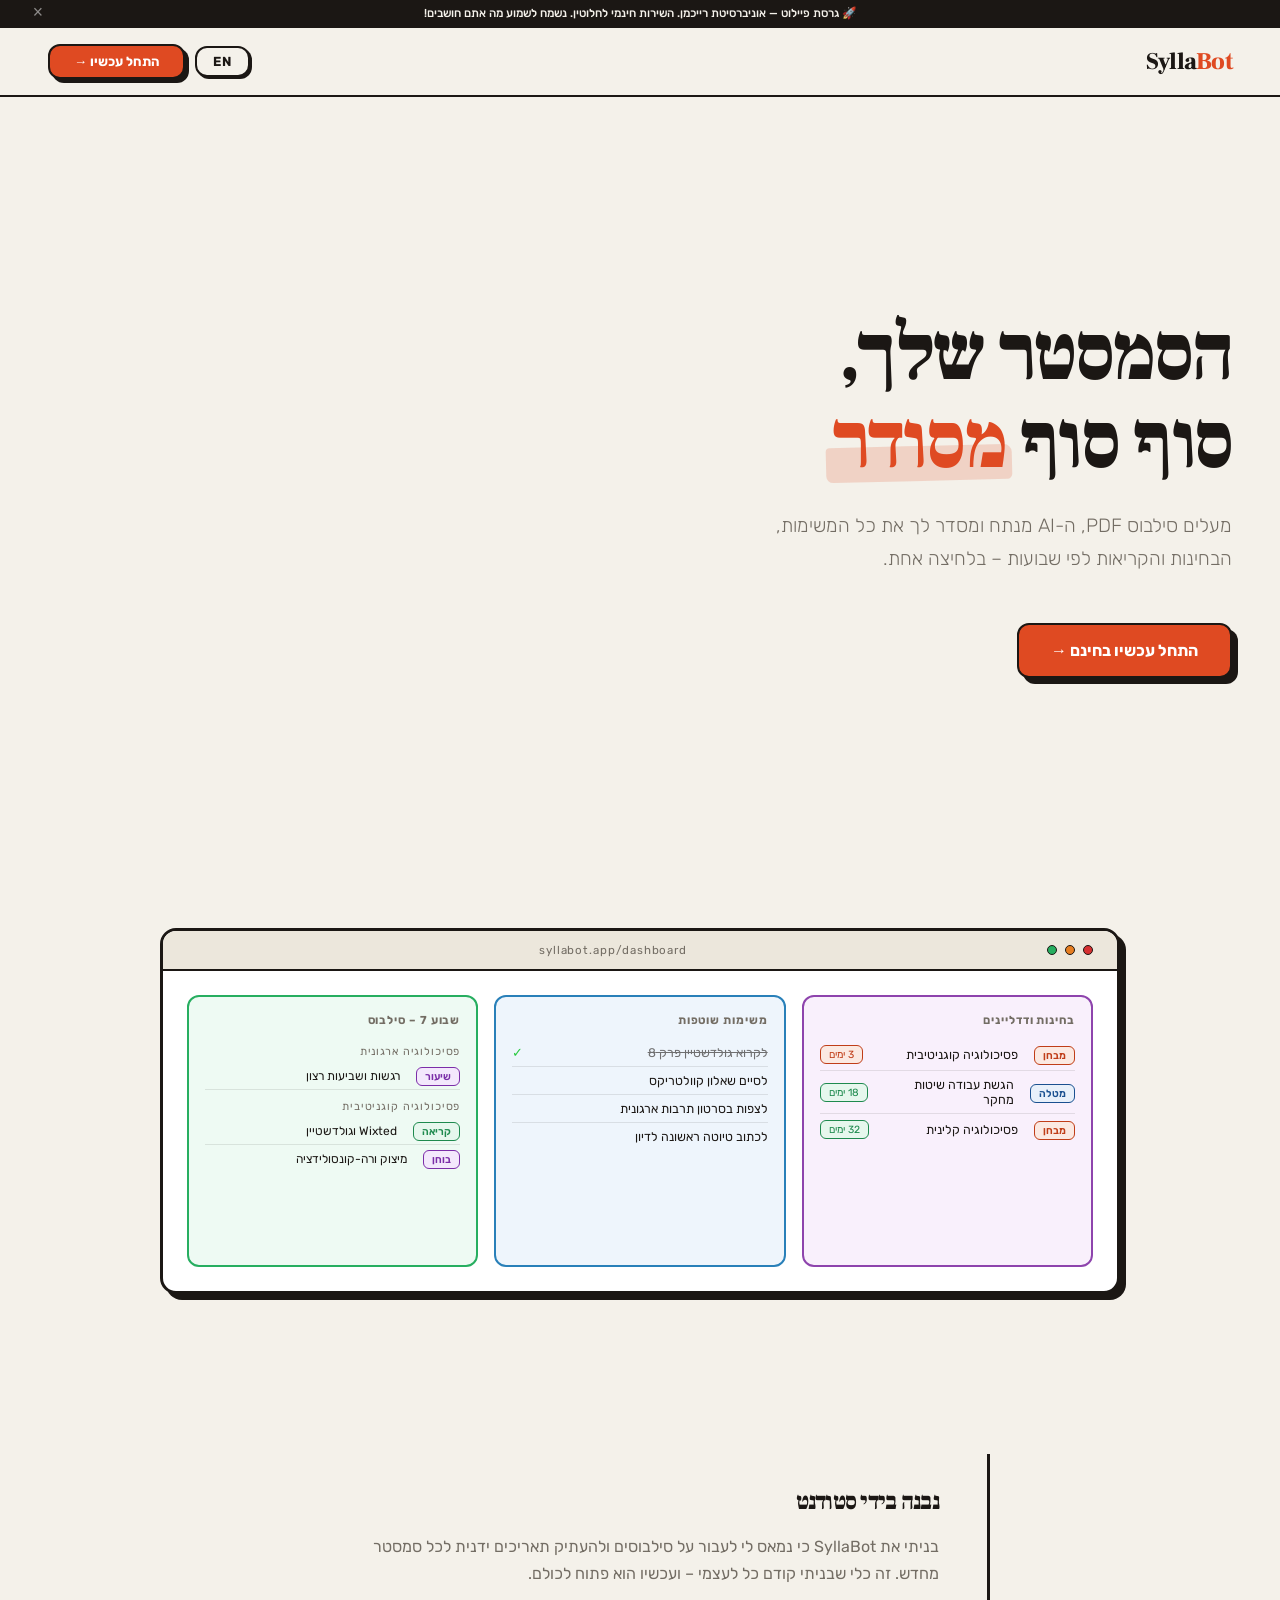
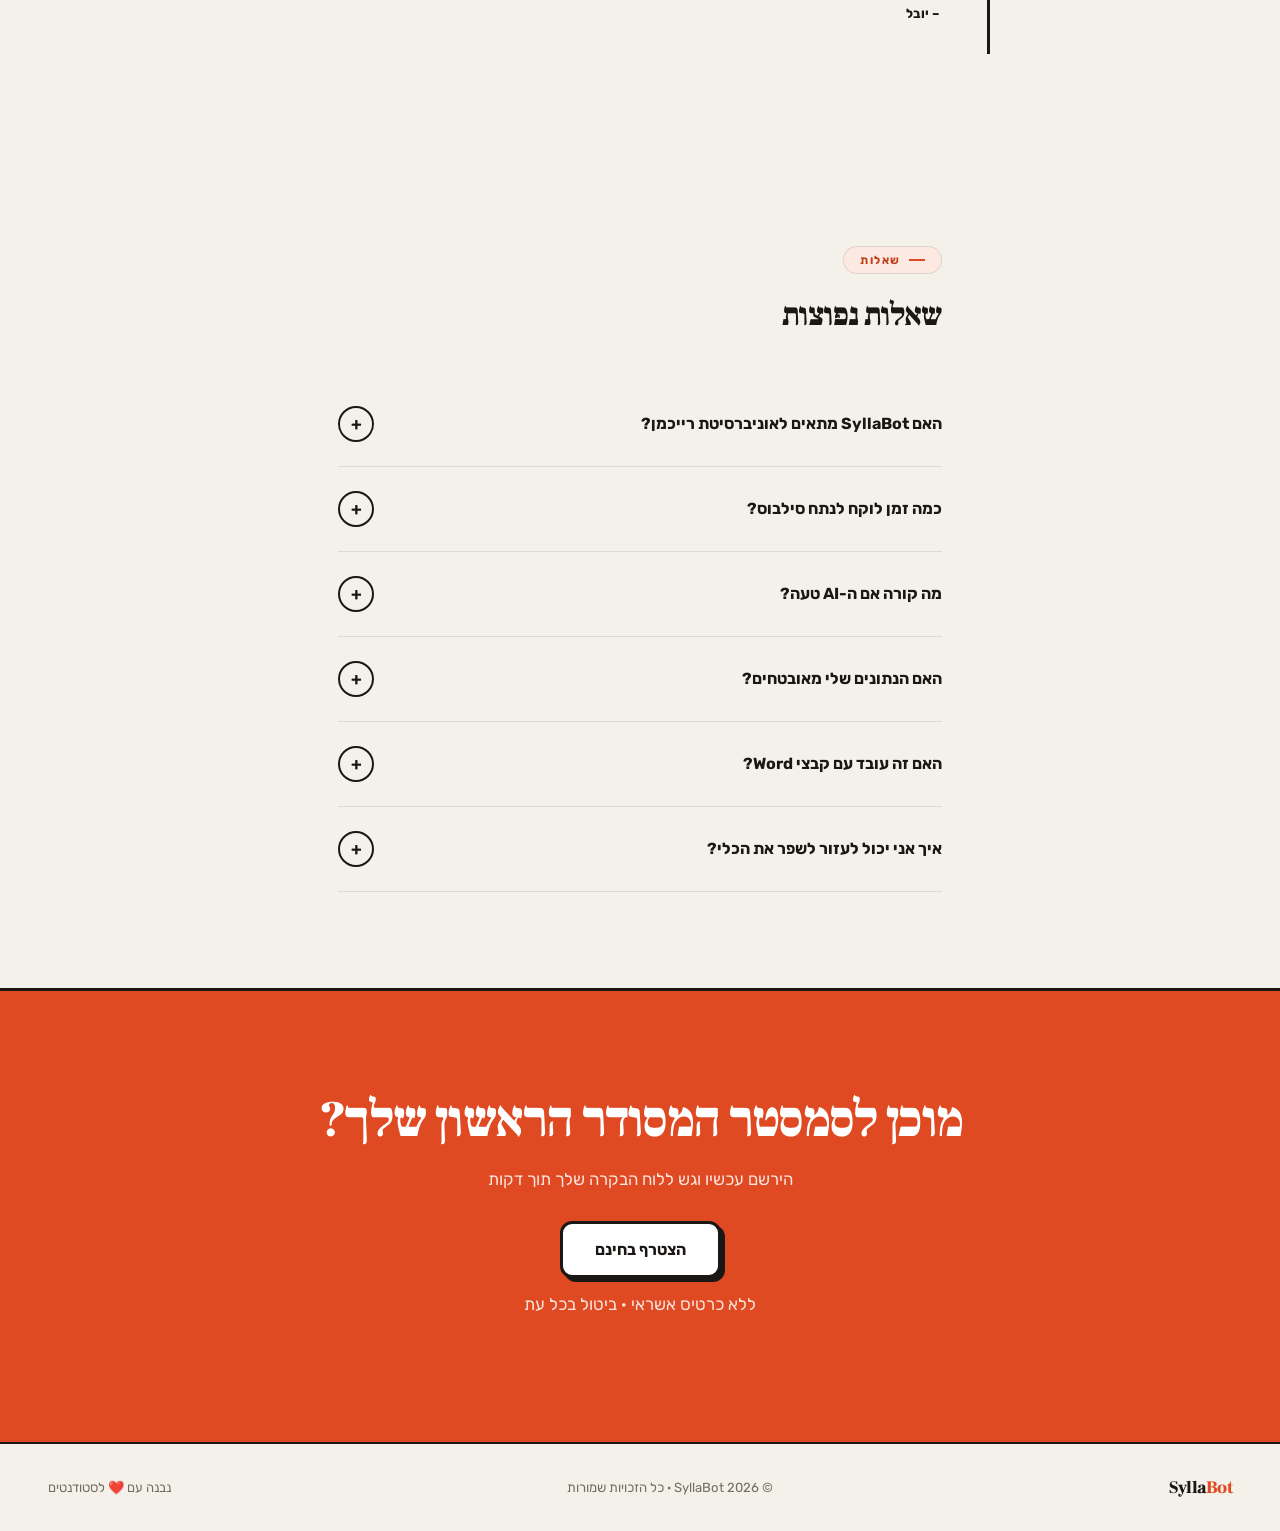
==== index.html @ 67e4d42a "style(design): FINDING-009 — align --shadow-press-rest to use --shadow-hard-md alias" ====
<!DOCTYPE html>
<html lang="he" dir="rtl">
<head>
<meta charset="UTF-8">
<meta name="viewport" content="width=device-width, initial-scale=1.0">
<title>SyllaBot – הסמסטר שלך, מאורגן</title>
<link rel="preconnect" href="https://fonts.googleapis.com">
<link rel="preconnect" href="https://fonts.gstatic.com" crossorigin>
<link href="https://fonts.googleapis.com/css2?family=Frank+Ruhl+Libre:wght@500;700;800;900&family=Rubik:wght@300;400;500;600;700;800;900&family=Heebo:wght@300;400;500;700;900&display=swap" rel="stylesheet">
<style>
  :root {
    /* ── Fonts ── */
    --font-display:        'Frank Ruhl Libre', 'Rubik', serif;
    --font-body:           'Rubik', 'Heebo', sans-serif;

    /* ── Font Sizes ── */
    --text-xs:             0.72rem;
    --text-sm:             0.82rem;
    --text-base:           1rem;
    --text-md:             1.05rem;
    --text-lg:             1.2rem;
    --text-xl:             1.5rem;
    --text-2xl:            2rem;
    --text-3xl:            clamp(2.4rem, 5vw, 3.2rem);
    --text-4xl:            clamp(3rem, 7vw, 5rem);

    /* ── Font Weights ── */
    --weight-light:        300;
    --weight-normal:       400;
    --weight-medium:       500;
    --weight-semibold:     600;
    --weight-bold:         700;
    --weight-black:        900;

    /* ── Line Heights ── */
    --leading-tight:       1.1;
    --leading-snug:        1.3;
    --leading-normal:      1.5;
    --leading-relaxed:     1.7;

    /* ── Letter Spacing ── */
    --tracking-tight:      -0.03em;
    --tracking-normal:     0;
    --tracking-wide:       0.08em;
    --tracking-wider:      0.14em;

    /* ── Colors: Backgrounds ── */
    --color-bg:            #f4f1ea;
    --color-bg-secondary:  #ece7dc;
    --color-bg-card:       #ffffff;
    --color-bg-inverse:    #1b1714;

    /* ── Colors: Text ── */
    --color-text:          #1b1714;
    --color-text-secondary:#2b2622;
    --color-text-muted:    #736d64;
    --color-text-inverse:  #f4f1ea;
    --color-text-link:     #c03d18;

    /* ── Colors: Accent ── */
    --color-accent:        #df4a22;
    --color-accent-hover:  #c03d18;
    --color-accent-active: #a83515;
    --color-accent-soft:   #fbe9e2;
    --color-accent-text:   #c03d18;

    /* ── Colors: Secondary Accent ── */
    --color-accent2:       #225fa8;
    --color-accent2-soft:  #e8f0fa;

    /* ── Colors: Status ── */
    --color-success:       #27ae60;
    --color-success-soft:  #f6ffed;
    --color-warning:       #e67e22;
    --color-error:         #d63031;
    --color-error-soft:    #fff1f0;

    /* ── Colors: Borders ── */
    --color-border:        rgba(27, 23, 20, 0.10);
    --color-border-strong: rgba(27, 23, 20, 0.18);
    --color-border-ink:    #1b1714;
    --color-border-focus:  #df4a22;

    /* ── Colors: Surfaces ── */
    --color-overlay:       rgba(27, 23, 20, 0.45);

    /* ── Spacing (8px base) ── */
    --space-1:   2px;
    --space-2:   4px;
    --space-3:   6px;
    --space-4:   8px;
    --space-5:   12px;
    --space-6:   16px;
    --space-7:   24px;
    --space-8:   32px;
    --space-9:   48px;
    --space-10:  64px;
    --space-11:  96px;
    --space-12:  128px;

    /* ── Layout ── */
    --max-width-content:   700px;
    --max-width-wide:      960px;
    --max-width-page:      1200px;

    /* ── Border Radius ── */
    --radius-sm:           6px;
    --radius-md:           12px;
    --radius-lg:           16px;
    --radius-pill:         100px;

    /* ── Borders: Structural ── */
    --border-thin:         1.5px solid var(--color-border);
    --border-structural:   2.5px solid var(--color-border-ink);
    --border-heavy:        3px solid var(--color-border-ink);

    /* ── Shadows: Soft ── */
    --shadow-sm:           0 1px 3px rgba(27, 23, 20, 0.06);
    --shadow-md:           0 8px 24px rgba(27, 23, 20, 0.08);
    --shadow-lg:           0 20px 60px rgba(27, 23, 20, 0.12);

    /* ── Shadows: Hard (brutalist) ── */
    --shadow-hard-sm:      2px 2px 0 var(--color-border-ink);
    --shadow-hard-md:      4px 4px 0 var(--color-border-ink);
    --shadow-hard-lg:      6px 6px 0 var(--color-border-ink);
    --shadow-hard-accent:  4px 4px 0 var(--color-accent);

    /* ── Shadows: Press effect ── */
    --shadow-press-rest:   var(--shadow-hard-md);
    --shadow-press-hover:  1px 1px 0 var(--color-border-ink);

    /* ── Shadows: Focus ── */
    --shadow-focus:        0 0 0 3px rgba(223, 74, 34, 0.25);

    /* ── Motion ── */
    --duration-instant:    50ms;
    --duration-fast:       120ms;
    --duration-normal:     200ms;
    --duration-slow:       400ms;
    --duration-slower:     600ms;

    --ease-default:        cubic-bezier(0.4, 0, 0.2, 1);
    --ease-out:            cubic-bezier(0, 0, 0.2, 1);
    --ease-bounce:         cubic-bezier(0.34, 1.56, 0.64, 1);
  }

  * { margin: 0; padding: 0; box-sizing: border-box; }

  body {
    font-family: var(--font-body);
    background: var(--color-bg);
    color: var(--color-text);
    overflow-x: hidden;
    -webkit-font-smoothing: antialiased;
    text-rendering: optimizeLegibility;
  }

  h1, h2, .section-title, .logo, .cta-section h2 {
    font-family: var(--font-display);
    font-weight: var(--weight-black);
    text-wrap: balance;
  }

  /* ── NAV ── */
  nav {
    position: fixed;
    top: 0; left: 0; right: 0;
    z-index: 100;
    padding: var(--space-6) var(--space-9);
    display: flex;
    justify-content: space-between;
    align-items: center;
    border-bottom: var(--border-structural);
    background: var(--color-bg);
  }

  .logo {
    font-size: var(--text-xl);
    font-weight: var(--weight-black);
    letter-spacing: var(--tracking-tight);
    color: var(--color-text);
    text-decoration: none;
  }
  .logo span { color: var(--color-accent); }

  .nav-cta {
    background: var(--color-accent);
    color: #fff;
    border: var(--border-structural);
    padding: var(--space-4) var(--space-7);
    border-radius: var(--radius-md);
    font-family: var(--font-body);
    font-size: var(--text-sm);
    font-weight: var(--weight-bold);
    cursor: pointer;
    text-decoration: none;
    display: inline-block;
    box-shadow: var(--shadow-press-rest);
    transition: transform var(--duration-fast), box-shadow var(--duration-fast), background var(--duration-fast);
  }
  .nav-cta:hover {
    transform: translate(3px, 3px);
    box-shadow: var(--shadow-press-hover);
    background: var(--color-accent-hover);
  }

  /* ── HERO ── */
  .hero {
    min-height: 100vh;
    display: flex;
    flex-direction: column;
    justify-content: center;
    padding: var(--space-12) var(--space-9) var(--space-11);
    position: relative;
  }

  h1 {
    font-size: var(--text-4xl);
    font-weight: var(--weight-black);
    line-height: var(--leading-tight);
    letter-spacing: var(--tracking-tight);
    max-width: 820px;
    opacity: 0;
    animation: fadeUp var(--duration-slower) 0.1s forwards;
  }

  h1 .highlight {
    position: relative;
    color: var(--color-accent);
    display: inline-block;
  }
  h1 .highlight::after {
    content: '';
    position: absolute;
    bottom: 0.06em; left: -0.08em; right: -0.08em;
    height: 0.44em;
    background: var(--color-accent);
    border-radius: 4px 8px 5px 7px;
    opacity: 0.18;
    transform: rotate(-1.4deg);
    z-index: -1;
  }

  .hero-sub {
    font-size: var(--text-lg);
    color: var(--color-text-muted);
    margin-top: var(--space-7);
    max-width: 520px;
    line-height: var(--leading-relaxed);
    font-weight: var(--weight-light);
    opacity: 0;
    animation: fadeUp var(--duration-slower) 0.25s forwards;
  }

  .hero-actions {
    margin-top: var(--space-9);
    opacity: 0;
    animation: fadeUp var(--duration-slower) 0.4s forwards;
  }

  .btn-primary {
    background: var(--color-accent);
    color: #fff;
    border: var(--border-structural);
    padding: var(--space-6) var(--space-8);
    border-radius: var(--radius-md);
    font-family: var(--font-body);
    font-size: var(--text-base);
    font-weight: var(--weight-bold);
    cursor: pointer;
    display: inline-block;
    text-decoration: none;
    box-shadow: var(--shadow-hard-lg);
    transition: transform var(--duration-fast), box-shadow var(--duration-fast), background var(--duration-fast);
  }
  .btn-primary:hover {
    transform: translate(3px, 3px);
    box-shadow: var(--shadow-press-hover);
    background: var(--color-accent-hover);
  }

  @keyframes fadeUp {
    from { opacity: 0; transform: translateY(24px); }
    to   { opacity: 1; transform: translateY(0); }
  }

  /* ── DEMO PREVIEW ── */
  .demo-section {
    padding: 0 var(--space-9) var(--space-10);
    text-align: center;
  }

  .demo-wrapper {
    background: var(--color-bg-card);
    border-radius: var(--radius-lg);
    overflow: hidden;
    position: relative;
    max-width: var(--max-width-wide);
    margin: 0 auto;
    border: var(--border-heavy);
    box-shadow: var(--shadow-hard-lg);
  }

  .demo-topbar {
    background: var(--color-bg-secondary);
    padding: var(--space-5) var(--space-7);
    display: flex;
    align-items: center;
    gap: var(--space-4);
    border-bottom: 2px solid var(--color-border-ink);
  }
  .dot { width: 10px; height: 10px; border-radius: 50%; border: 1.5px solid var(--color-border-ink); }
  .dot.r { background: var(--color-error); }
  .dot.y { background: var(--color-warning); }
  .dot.g { background: var(--color-success); }
  .demo-url {
    flex: 1;
    text-align: center;
    font-size: var(--text-xs);
    color: var(--color-text-muted);
    letter-spacing: var(--tracking-wide);
  }

  .demo-content {
    padding: var(--space-7);
    display: grid;
    grid-template-columns: 1fr 1fr 1fr;
    gap: var(--space-6);
    min-height: 320px;
  }

  .demo-card {
    border-radius: var(--radius-md);
    padding: var(--space-6);
    font-size: var(--text-sm);
    color: var(--color-text);
    text-align: start;
  }
  .demo-card.exams { background: #f9f0fc; border: 2px solid #8e44ad; }
  .demo-card.tasks { background: #eef5fc; border: 2px solid #2980b9; }
  .demo-card.syllabus { background: #eefaf3; border: 2px solid #27ae60; }

  .demo-card-title {
    font-size: var(--text-xs);
    font-weight: var(--weight-bold);
    letter-spacing: var(--tracking-wide);
    text-transform: uppercase;
    color: var(--color-text-muted);
    margin-bottom: var(--space-5);
  }

  .demo-item {
    display: flex;
    align-items: center;
    justify-content: space-between;
    padding: var(--space-3) 0;
    border-bottom: 1px solid var(--color-border);
    gap: var(--space-4);
  }
  .demo-item:last-child { border-bottom: none; }
  .demo-badge {
    font-size: 0.65rem;
    padding: 2px 8px;
    border-radius: var(--radius-sm);
    font-weight: var(--weight-semibold);
    white-space: nowrap;
    border: 1.5px solid;
  }
  .badge-exam { background: #fbe9e2; color: #c03d18; border-color: #c03d18; }
  .badge-task { background: #e8f0fa; color: #1a5090; border-color: #1a5090; }
  .badge-read { background: #e6f7ed; color: #1e8a4e; border-color: #1e8a4e; }
  .badge-lesson { background: #f3e8fc; color: #7b2ea8; border-color: #7b2ea8; }
  .badge-days-red { background: #fbe9e2; color: #c03d18; font-size: 0.65rem; padding: 2px 8px; border-radius: var(--radius-sm); white-space: nowrap; border: 1.5px solid #c03d18; }
  .badge-days-green { background: #e6f7ed; color: #1e8a4e; font-size: 0.65rem; padding: 2px 8px; border-radius: var(--radius-sm); white-space: nowrap; border: 1.5px solid #1e8a4e; }

  .demo-week-label {
    font-size: 0.68rem;
    color: var(--color-text-muted);
    text-transform: uppercase;
    letter-spacing: var(--tracking-wide);
    padding: var(--space-3) 0 var(--space-2);
    margin-top: var(--space-2);
  }

  /* ── ABOUT (Built by a student) ── */
  .about-section {
    padding: var(--space-11) var(--space-9);
    display: flex;
    justify-content: center;
  }

  .about-card {
    max-width: var(--max-width-content);
    width: 100%;
    border-right: var(--border-heavy);
    padding: var(--space-8) var(--space-9);
  }
  [dir="ltr"] .about-card {
    border-right: none;
    border-left: var(--border-heavy);
  }

  .about-title {
    font-family: var(--font-display);
    font-size: var(--text-xl);
    font-weight: var(--weight-black);
    letter-spacing: var(--tracking-tight);
    margin-bottom: var(--space-6);
  }

  .about-body {
    font-size: var(--text-base);
    color: var(--color-text-muted);
    line-height: var(--leading-relaxed);
    margin-bottom: var(--space-6);
  }

  .about-name {
    font-size: var(--text-sm);
    font-weight: var(--weight-bold);
    color: var(--color-text);
  }

  /* ── SHARED SECTION STYLES ── */
  .section-label {
    font-size: var(--text-xs);
    font-weight: var(--weight-bold);
    letter-spacing: var(--tracking-wider);
    text-transform: uppercase;
    color: var(--color-accent-text);
    margin-bottom: var(--space-7);
    display: inline-flex;
    align-items: center;
    gap: var(--space-4);
    background: var(--color-accent-soft);
    border: var(--border-thin);
    padding: var(--space-3) var(--space-6);
    border-radius: var(--radius-pill);
  }
  .section-label::before { content: ''; display: block; width: 16px; height: 2px; background: var(--color-accent); }

  .section-title {
    font-size: var(--text-2xl);
    font-weight: var(--weight-black);
    letter-spacing: var(--tracking-tight);
    line-height: var(--leading-tight);
    margin-bottom: var(--space-9);
  }

  /* ── PILOT BANNER ── */
  #pilot-banner {
    background: var(--color-bg-inverse);
    color: var(--color-text-inverse);
    text-align: center;
    padding: var(--space-3) var(--space-6);
    font-size: var(--text-xs);
    font-weight: var(--weight-medium);
    position: relative;
    z-index: 200;
    display: flex;
    align-items: center;
    justify-content: center;
    gap: var(--space-5);
    border-bottom: var(--border-structural);
  }
  #pilot-banner.hidden { display: none; }
  #pilot-banner-dismiss {
    position: absolute;
    left: var(--space-6);
    background: none;
    border: none;
    color: rgba(255,255,255,0.5);
    font-size: 1.1rem;
    cursor: pointer;
    line-height: 1;
    min-width: 44px;
    min-height: 44px;
    display: flex;
    align-items: center;
    justify-content: center;
    transition: color var(--duration-fast);
  }
  #pilot-banner-dismiss:hover { color: white; }
  @media (max-width: 768px) { #pilot-banner { padding: var(--space-3) var(--space-8) var(--space-3) var(--space-5); font-size: var(--text-xs); } }

  /* ── LANG TOGGLE ── */
  .lang-toggle {
    background: var(--color-bg);
    color: var(--color-text);
    border: var(--border-structural);
    padding: var(--space-3) var(--space-6);
    border-radius: var(--radius-md);
    font-family: var(--font-body);
    font-size: var(--text-sm);
    font-weight: var(--weight-bold);
    cursor: pointer;
    letter-spacing: var(--tracking-wide);
    box-shadow: var(--shadow-hard-sm);
    transition: transform var(--duration-fast), box-shadow var(--duration-fast);
  }
  .lang-toggle:hover {
    transform: translate(2px, 2px);
    box-shadow: none;
  }

  /* ── FAQ ── */
  .faq-section {
    padding: var(--space-11) var(--space-9);
    max-width: var(--max-width-content);
    margin: 0 auto;
  }

  .faq-item {
    border-bottom: var(--border-thin);
    padding: var(--space-7) 0;
    cursor: pointer;
    min-height: 44px;
  }

  .faq-q {
    font-size: var(--text-base);
    font-weight: var(--weight-bold);
    display: flex;
    justify-content: space-between;
    align-items: center;
    gap: var(--space-6);
  }

  .faq-icon {
    width: 36px; height: 36px;
    border-radius: 50%;
    border: 2px solid var(--color-border-ink);
    display: flex;
    align-items: center;
    justify-content: center;
    flex-shrink: 0;
    font-size: 1.1rem;
    color: var(--color-text);
    transition: transform var(--duration-normal), background var(--duration-fast);
  }
  .faq-item:hover .faq-icon {
    border-color: var(--color-accent);
    color: var(--color-accent);
  }
  .faq-item.open .faq-icon {
    transform: rotate(45deg);
    background: var(--color-text);
    color: var(--color-bg);
    border-color: var(--color-text);
  }

  .faq-a {
    font-size: var(--text-sm);
    color: var(--color-text-muted);
    line-height: var(--leading-relaxed);
    max-height: 0;
    overflow: hidden;
    transition: max-height var(--duration-slow) ease, margin-top var(--duration-normal);
  }
  .faq-item.open .faq-a { max-height: 300px; margin-top: var(--space-6); }

  /* ── CTA FOOTER ── */
  .cta-section {
    background: var(--color-accent);
    color: white;
    padding: var(--space-11) var(--space-9);
    text-align: center;
    border-top: var(--border-heavy);
  }

  .cta-section h2 {
    font-size: var(--text-3xl);
    font-weight: var(--weight-black);
    letter-spacing: var(--tracking-tight);
    margin-bottom: var(--space-6);
  }

  .cta-section p {
    font-size: var(--text-md);
    opacity: 0.85;
    margin-bottom: var(--space-8);
  }

  .btn-white {
    background: white;
    color: var(--color-text);
    border: var(--border-heavy);
    padding: var(--space-6) var(--space-8);
    border-radius: var(--radius-md);
    font-family: var(--font-body);
    font-size: var(--text-base);
    font-weight: var(--weight-bold);
    cursor: pointer;
    display: inline-block;
    text-decoration: none;
    box-shadow: var(--shadow-press-rest);
    transition: transform var(--duration-fast), box-shadow var(--duration-fast);
  }
  .btn-white:hover {
    transform: translate(3px, 3px);
    box-shadow: var(--shadow-press-hover);
  }

  .cta-note {
    margin-top: var(--space-6);
    font-size: var(--text-sm);
    opacity: 0.65;
  }

  /* ── FOOTER ── */
  footer {
    padding: var(--space-8) var(--space-9);
    display: flex;
    justify-content: space-between;
    align-items: center;
    border-top: var(--border-structural);
    flex-wrap: wrap;
    gap: var(--space-6);
  }

  footer .logo { font-size: 1.1rem; }
  footer p, .footer-tagline { font-size: var(--text-sm); color: var(--color-text-muted); }

  /* ── SCROLL REVEAL ── */
  .reveal { opacity: 0; transform: translateY(30px); transition: opacity 0.7s, transform 0.7s; }
  .reveal.visible { opacity: 1; transform: none; }

  /* ── RESPONSIVE ── */
  @media (max-width: 768px) {
    nav { padding: var(--space-6) var(--space-7); }
    .hero { padding: var(--space-11) var(--space-7) var(--space-10); }
    .demo-section, .faq-section { padding-left: var(--space-7); padding-right: var(--space-7); }
    .demo-content { grid-template-columns: 1fr; }
    .about-section { padding: var(--space-10) var(--space-7); }
    .about-card { padding: var(--space-7); }
    footer { flex-direction: column; text-align: center; }
    .cta-section { padding: var(--space-11) var(--space-7); }
  }
  @media (max-width: 375px) {
    .hero h1 { font-size: clamp(2rem, 10vw, 3rem); }
    .nav-cta { padding: var(--space-4) var(--space-6); font-size: var(--text-xs); }
  }

  /* ── Reduced Motion ── */
  @media (prefers-reduced-motion: reduce) {
    .fadeUp, .reveal { animation: none !important; opacity: 1 !important; transform: none !important; }
    .btn-primary, .nav-cta, .btn-white, .lang-toggle { transition: none; }
  }

  .skip-link { position: absolute; top: -100px; left: 0; background: var(--color-bg-card); color: var(--color-text); padding: var(--space-4) var(--space-6); z-index: 10000; font-family: var(--font-body); border: var(--border-structural); }
  .skip-link:focus { top: 0; }

</style>
</head>
<body>
<a href="#main-content" class="skip-link">Skip to content</a>

<!-- PILOT BANNER -->
<div id="pilot-banner">
  <span id="pilot-banner-text">🚀 גרסת פיילוט — אוניברסיטת רייכמן. השירות חינמי לחלוטין. נשמח לשמוע מה אתם חושבים!</span>
  <button id="pilot-banner-dismiss" onclick="dismissBanner()" aria-label="סגור">×</button>
</div>

<!-- NAV -->
<nav>
  <a href="#" class="logo">Sylla<span>Bot</span></a>
  <div style="display:flex;gap:10px;align-items:center">
    <button class="lang-toggle" id="lang-toggle" onclick="toggleLang()" aria-label="Switch language">EN</button>
    <a href="auth.html" class="nav-cta" data-i18n="navCta">התחל עכשיו &rarr;</a>
  </div>
</nav>

<!-- HERO -->
<section class="hero" id="main-content">
  <h1 data-i18n="heroTitle">הסמסטר שלך,<br>סוף סוף <span class="highlight">מסודר</span></h1>

  <p class="hero-sub" data-i18n="heroSub">
    מעלים סילבוס PDF, ה-AI מנתח ומסדר לך את כל המשימות, הבחינות והקריאות לפי שבועות – בלחיצה אחת.
  </p>

  <div class="hero-actions">
    <a href="auth.html" class="btn-primary" data-i18n="heroBtnPrimary">התחל עכשיו בחינם &rarr;</a>
  </div>
</section>

<!-- DEMO PREVIEW -->
<section class="demo-section">
  <div class="demo-wrapper">
    <div class="demo-topbar">
      <div class="dot r"></div><div class="dot y"></div><div class="dot g"></div>
      <div class="demo-url">syllabot.app/dashboard</div>
    </div>
    <div class="demo-content">
      <div class="demo-card exams">
        <div class="demo-card-title" data-i18n="demoExamsTitle">בחינות ודדליינים</div>
        <div class="demo-item">
          <span><span class="demo-badge badge-exam" data-i18n="demoBadgeExam">מבחן</span></span>
          <span style="flex:1;font-size:0.78rem;padding:0 8px" data-i18n="demoCogPsych">פסיכולוגיה קוגניטיבית</span>
          <span class="badge-days-red" data-i18n="demoDays3">3 ימים</span>
        </div>
        <div class="demo-item">
          <span><span class="demo-badge badge-task" data-i18n="demoBadgeTask">מטלה</span></span>
          <span style="flex:1;font-size:0.78rem;padding:0 8px" data-i18n="demoResearchPaper">הגשת עבודה שיטות מחקר</span>
          <span class="badge-days-green" data-i18n="demoDays18">18 ימים</span>
        </div>
        <div class="demo-item">
          <span><span class="demo-badge badge-exam" data-i18n="demoBadgeExam">מבחן</span></span>
          <span style="flex:1;font-size:0.78rem;padding:0 8px" data-i18n="demoClinPsych">פסיכולוגיה קלינית</span>
          <span class="badge-days-green" data-i18n="demoDays32">32 ימים</span>
        </div>
      </div>

      <div class="demo-card tasks">
        <div class="demo-card-title" data-i18n="demoTasksTitle">משימות שוטפות</div>
        <div class="demo-item">
          <span style="font-size:0.78rem;opacity:0.6;text-decoration:line-through" data-i18n="demoReadGoldstein">לקרוא גולדשטיין פרק 8</span>
          <span style="color:#28ca40;font-size:0.8rem">✓</span>
        </div>
        <div class="demo-item">
          <span style="font-size:0.78rem" data-i18n="demoFinishQualtrics">לסיים שאלון קוולטריקס</span>
        </div>
        <div class="demo-item">
          <span style="font-size:0.78rem" data-i18n="demoWatchVideo">לצפות בסרטון תרבות ארגונית</span>
        </div>
        <div class="demo-item">
          <span style="font-size:0.78rem" data-i18n="demoWriteDraft">לכתוב טיוטה ראשונה לדיון</span>
        </div>
      </div>

      <div class="demo-card syllabus">
        <div class="demo-card-title" data-i18n="demoWeekTitle">שבוע 7 – סילבוס</div>
        <div class="demo-week-label" data-i18n="demoOrgPsych">פסיכולוגיה ארגונית</div>
        <div class="demo-item">
          <span><span class="demo-badge badge-lesson" data-i18n="demoBadgeLesson">שיעור</span></span>
          <span style="flex:1;font-size:0.75rem;padding:0 8px" data-i18n="demoEmotions">רגשות ושביעות רצון</span>
        </div>
        <div class="demo-week-label" data-i18n="demoCogPsych">פסיכולוגיה קוגניטיבית</div>
        <div class="demo-item">
          <span><span class="demo-badge badge-read" data-i18n="demoBadgeRead">קריאה</span></span>
          <span style="flex:1;font-size:0.75rem;padding:0 8px" data-i18n="demoWixted">Wixted וגולדשטיין</span>
        </div>
        <div class="demo-item">
          <span><span class="demo-badge badge-lesson" data-i18n="demoBadgeQuiz">בוחן</span></span>
          <span style="flex:1;font-size:0.75rem;padding:0 8px" data-i18n="demoConsolidation">מיצוק ורה-קונסולידציה</span>
        </div>
      </div>
    </div>
  </div>
  <!-- DEMO: placeholder — update when dashboard redesign is complete -->
</section>

<!-- ABOUT -->
<section class="about-section reveal">
  <div class="about-card">
    <h2 class="about-title" data-i18n="aboutTitle">נבנה בידי סטודנט</h2>
    <p class="about-body" data-i18n="aboutBody">בניתי את SyllaBot כי נמאס לי לעבור על סילבוסים ולהעתיק תאריכים ידנית לכל סמסטר מחדש. זה כלי שבניתי קודם כל לעצמי – ועכשיו הוא פתוח לכולם.</p>
    <span class="about-name" data-i18n="aboutName">– יובל</span>
  </div>
</section>

<!-- FAQ -->
<section class="faq-section">
  <div class="section-label" data-i18n="faqLabel">שאלות</div>
  <h2 class="section-title" data-i18n="faqTitle">שאלות נפוצות</h2>

  <div class="faq-item" onclick="toggleFaq(this)">
    <div class="faq-q" role="button" tabindex="0" aria-expanded="false">
      <span data-i18n="faq1Q">האם SyllaBot מתאים לאוניברסיטת רייכמן?</span>
      <div class="faq-icon">+</div>
    </div>
    <div class="faq-a" data-i18n="faq1A">כן! SyllaBot פותח במיוחד עבור סטודנטים באוניברסיטת רייכמן. הכלי מזהה את פורמט הסילבוסים של רייכמן ומותאם לקורסים ולמבנה הסמסטר שלכם.</div>
  </div>

  <div class="faq-item" onclick="toggleFaq(this)">
    <div class="faq-q" role="button" tabindex="0" aria-expanded="false">
      <span data-i18n="faq2Q">כמה זמן לוקח לנתח סילבוס?</span>
      <div class="faq-icon">+</div>
    </div>
    <div class="faq-a" data-i18n="faq2A">בדרך כלל 10-30 שניות לקובץ. תלוי בגודל ה-PDF.</div>
  </div>

  <div class="faq-item" onclick="toggleFaq(this)">
    <div class="faq-q" role="button" tabindex="0" aria-expanded="false">
      <span data-i18n="faq3Q">מה קורה אם ה-AI טעה?</span>
      <div class="faq-icon">+</div>
    </div>
    <div class="faq-a" data-i18n="faq3A">אפשר לערוך, להוסיף ולמחוק כל פריט ידנית אחרי הניתוח. אתם שולטים על הנתונים.</div>
  </div>

  <div class="faq-item" onclick="toggleFaq(this)">
    <div class="faq-q" role="button" tabindex="0" aria-expanded="false">
      <span data-i18n="faq4Q">האם הנתונים שלי מאובטחים?</span>
      <div class="faq-icon">+</div>
    </div>
    <div class="faq-a" data-i18n="faq4A">הסילבוסים שלך נשמרים באופן מוצפן ומשויכים רק לחשבון שלך. לא משתפים מידע עם צדדים שלישיים.</div>
  </div>

  <div class="faq-item" onclick="toggleFaq(this)">
    <div class="faq-q" role="button" tabindex="0" aria-expanded="false">
      <span data-i18n="faq5Q">האם זה עובד עם קבצי Word?</span>
      <div class="faq-icon">+</div>
    </div>
    <div class="faq-a" data-i18n="faq5A">כרגע תומכים ב-PDF בלבד. תמיכה בקבצי Word בקרוב.</div>
  </div>

  <div class="faq-item" onclick="toggleFaq(this)">
    <div class="faq-q" role="button" tabindex="0" aria-expanded="false">
      <span data-i18n="faq6Q">איך אני יכול לעזור לשפר את הכלי?</span>
      <div class="faq-icon">+</div>
    </div>
    <div class="faq-a" data-i18n="faq6A">לחץ על כפתור הפידבק בדשבורד — כל הערה עוזרת לנו לשפר את SyllaBot עבורכם.</div>
  </div>
</section>

<!-- CTA SECTION -->
<section class="cta-section">
  <h2 data-i18n="ctaTitle">מוכן לסמסטר המסודר הראשון שלך?</h2>
  <p data-i18n="ctaP">הירשם עכשיו וגש ללוח הבקרה שלך תוך דקות</p>
  <a href="auth.html" class="btn-white" data-i18n="ctaBtn">הצטרף בחינם</a>
  <p class="cta-note" data-i18n="ctaNote">ללא כרטיס אשראי · ביטול בכל עת</p>
</section>

<!-- FOOTER -->
<footer>
  <a href="#" class="logo">Sylla<span>Bot</span></a>
  <p data-i18n="footerCopy">© 2026 SyllaBot · כל הזכויות שמורות</p>
  <p class="footer-tagline" data-i18n="footerTagline">נבנה עם ❤️ לסטודנטים</p>
</footer>


<script>
  // ── FAQ ──
  function toggleFaq(el) {
    const isOpen = el.classList.contains('open');
    document.querySelectorAll('.faq-item').forEach(i => {
      i.classList.remove('open');
      const q = i.querySelector('.faq-q');
      if (q) q.setAttribute('aria-expanded', 'false');
    });
    if (!isOpen) {
      el.classList.add('open');
      const q = el.querySelector('.faq-q');
      if (q) q.setAttribute('aria-expanded', 'true');
    }
  }

  // Keyboard support for FAQ toggles
  document.querySelectorAll('.faq-q').forEach(q => {
    q.addEventListener('keydown', e => {
      if (e.key === 'Enter' || e.key === ' ') { e.preventDefault(); q.closest('.faq-item').click(); }
    });
  });

  // ── SCROLL REVEAL ──
  const observer = new IntersectionObserver((entries) => {
    entries.forEach(e => { if (e.isIntersecting) e.target.classList.add('visible'); });
  }, { threshold: 0.1 });
  document.querySelectorAll('.reveal').forEach(el => observer.observe(el));

  // ── I18N ──
  const T = {
    he: {
      navCta: 'התחל עכשיו →',
      heroLabel: 'כלי AI לסטודנטים',
      heroTitle: 'הסמסטר שלך,<br>סוף סוף <span class="highlight">מסודר</span>',
      heroSub: 'מעלים סילבוס PDF, ה-AI מנתח ומסדר לך את כל המשימות, הבחינות והקריאות לפי שבועות – בלחיצה אחת.',
      heroBtnPrimary: 'התחל עכשיו בחינם →',
      heroBtnGhost: '← איך זה עובד?',
      stat1Num: '5<span>+</span>', stat1Label: 'קורסים במקביל',
      stat2Num: '14',             stat2Label: 'שבועות מאורגנים',
      stat3Num: '0',              stat3Label: 'שעות סידור ידני',
      aiBadge: '✨ יובא אוטומטית מהסילבוס',
      aboutTitle: 'נבנה בידי סטודנט',
      aboutBody: 'בניתי את SyllaBot כי נמאס לי לעבור על סילבוסים ולהעתיק תאריכים ידנית לכל סמסטר מחדש. זה כלי שבניתי קודם כל לעצמי – ועכשיו הוא פתוח לכולם.',
      aboutName: '– יובל',
      demoExamsTitle: 'בחינות ודדליינים',
      demoBadgeExam: 'מבחן',
      demoCogPsych: 'פסיכולוגיה קוגניטיבית',
      demoDays3: '3 ימים',
      demoBadgeTask: 'מטלה',
      demoResearchPaper: 'הגשת עבודה שיטות מחקר',
      demoDays18: '18 ימים',
      demoClinPsych: 'פסיכולוגיה קלינית',
      demoDays32: '32 ימים',
      demoTasksTitle: 'משימות שוטפות',
      demoReadGoldstein: 'לקרוא גולדשטיין פרק 8',
      demoFinishQualtrics: 'לסיים שאלון קוולטריקס',
      demoWatchVideo: 'לצפות בסרטון תרבות ארגונית',
      demoWriteDraft: 'לכתוב טיוטה ראשונה לדיון',
      demoWeekTitle: 'שבוע 7 – סילבוס',
      demoOrgPsych: 'פסיכולוגיה ארגונית',
      demoBadgeLesson: 'שיעור',
      demoEmotions: 'רגשות ושביעות רצון',
      demoBadgeRead: 'קריאה',
      demoWixted: 'Wixted וגולדשטיין',
      demoBadgeQuiz: 'בוחן',
      demoConsolidation: 'מיצוק ורה-קונסולידציה',
      howLabel: 'תהליך', howTitle: 'שלושה צעדים לסמסטר מסודר',
      step1Title: 'מעלים את הסילבוס',
      step1P: 'מעלים קובץ PDF של כל קורס. לא משנה מה הפורמט – האוניברסיטאית, המכללה, כל מוסד.',
      step2Title: 'AI מנתח הכל',
      step2P: 'הבינה מלאכותית מזהה שיעורים, קריאות, מטלות, בחינות ותאריכים – ומסדרת לפי שבועות.',
      step3Title: 'לוח בקרה אישי',
      step3P: 'מקבלים לוח בקרה שמציג את כל הסמסטר, עם ספירה לאחור לכל דדליין ובדיקת סטטוס.',
      featLabel: 'יכולות', featTitle: 'כל מה שצריך<br>לשלוט בסמסטר',
      feat1Title: 'ניתוח PDF אוטומטי',
      feat1P: 'AI שמבין עברית ואנגלית, מזהה תאריכים, נושאים וסוגי משימות מכל פורמט סילבוס.',
      feat2Title: 'ארגון לפי שבועות',
      feat2P: 'כל 14 שבועות הסמסטר מסודרים עם כל המשימות, הקריאות והשיעורים לכל שבוע.',
      feat3Title: 'ספירה לאחור חיה',
      feat3P: 'כל בחינה ודדליין עם ספירה לאחור בזמן אמת. לעולם לא תופתע שוב.',
      feat4Title: 'סימון הושלם',
      feat4P: 'מסמנים משימות שהושלמו, רואים את ההתקדמות בכל קורס ובכל שבוע.',
      faqLabel: 'שאלות', faqTitle: 'שאלות נפוצות',
      faq1Q: 'האם SyllaBot מתאים לאוניברסיטת רייכמן?',
      faq1A: 'כן! SyllaBot פותח במיוחד עבור סטודנטים באוניברסיטת רייכמן. הכלי מזהה את פורמט הסילבוסים של רייכמן ומותאם לקורסים ולמבנה הסמסטר שלכם.',
      faq2Q: 'כמה זמן לוקח לנתח סילבוס?',
      faq2A: 'בדרך כלל 10-30 שניות לקובץ. תלוי בגודל ה-PDF.',
      faq3Q: 'מה קורה אם ה-AI טעה?',
      faq3A: 'אפשר לערוך, להוסיף ולמחוק כל פריט ידנית אחרי הניתוח. אתם שולטים על הנתונים.',
      faq4Q: 'האם הנתונים שלי מאובטחים?',
      faq4A: 'הסילבוסים שלך נשמרים באופן מוצפן ומשויכים רק לחשבון שלך. לא משתפים מידע עם צדדים שלישיים.',
      faq5Q: 'האם זה עובד עם קבצי Word?',
      faq5A: 'כרגע תומכים ב-PDF בלבד. תמיכה בקבצי Word בקרוב.',
      faq6Q: 'איך אני יכול לעזור לשפר את הכלי?',
      faq6A: 'לחץ על כפתור הפידבק בדשבורד — כל הערה עוזרת לנו לשפר את SyllaBot עבורכם.',
      ctaTitle: 'מוכן לסמסטר המסודר הראשון שלך?',
      ctaP: 'הירשם עכשיו וגש ללוח הבקרה שלך תוך דקות',
      ctaBtn: 'הצטרף בחינם',
      ctaNote: 'ללא כרטיס אשראי · ביטול בכל עת',
      pilotBanner: '🚀 גרסת פיילוט — אוניברסיטת רייכמן. השירות חינמי לחלוטין. נשמח לשמוע מה אתם חושבים!',
      footerCopy: '© 2026 SyllaBot · כל הזכויות שמורות',
      footerTagline: 'נבנה עם ❤️ לסטודנטים',
    },
    en: {
      navCta: 'Get Started →',
      heroLabel: 'AI Tool for Students',
      heroTitle: 'Your semester,<br>finally <span class="highlight">organized</span>',
      heroSub: 'Upload your syllabus PDF, and our AI automatically extracts all tasks, exams, and readings organized by week — in one click.',
      heroBtnPrimary: 'Start for free →',
      heroBtnGhost: 'How it works ↓',
      stat1Num: '5<span>+</span>', stat1Label: 'Courses at once',
      stat2Num: '14',             stat2Label: 'Organized weeks',
      stat3Num: '0',              stat3Label: 'Hours of manual sorting',
      aiBadge: '✨ Auto-imported from syllabus',
      aboutTitle: 'Built by a student',
      aboutBody: 'I built SyllaBot because I was tired of going through syllabi and copying dates by hand every semester. It\u2019s a tool I made for myself first \u2014 and now it\u2019s open to everyone.',
      aboutName: '\u2013 Yuval',
      demoExamsTitle: 'Exams & Deadlines',
      demoBadgeExam: 'Exam',
      demoCogPsych: 'Cognitive Psychology',
      demoDays3: '3 days',
      demoBadgeTask: 'Assignment',
      demoResearchPaper: 'Research Methods paper',
      demoDays18: '18 days',
      demoClinPsych: 'Clinical Psychology',
      demoDays32: '32 days',
      demoTasksTitle: 'Current Tasks',
      demoReadGoldstein: 'Read Goldstein ch. 8',
      demoFinishQualtrics: 'Finish Qualtrics survey',
      demoWatchVideo: 'Watch organizational culture video',
      demoWriteDraft: 'Write first draft for discussion',
      demoWeekTitle: 'Week 7 – Syllabus',
      demoOrgPsych: 'Organizational Psychology',
      demoBadgeLesson: 'Lecture',
      demoEmotions: 'Emotions & Job Satisfaction',
      demoBadgeRead: 'Reading',
      demoWixted: 'Wixted & Goldstein',
      demoBadgeQuiz: 'Quiz',
      demoConsolidation: 'Consolidation & Reconsolidation',
      howLabel: 'Process', howTitle: 'Three steps to an organized semester',
      step1Title: 'Upload your syllabus',
      step1P: "Upload the PDF for each course. Format doesn't matter — any university, college, or institution.",
      step2Title: 'AI analyzes everything',
      step2P: 'The AI identifies lectures, readings, assignments, exams, and dates — and sorts them by week.',
      step3Title: 'Your personal dashboard',
      step3P: 'Get a dashboard showing your entire semester with live countdowns to every deadline.',
      featLabel: 'Features', featTitle: 'Everything you need<br>to own your semester',
      feat1Title: 'Automatic PDF analysis',
      feat1P: 'AI that understands Hebrew and English, detecting dates, topics, and task types from any syllabus format.',
      feat2Title: 'Week-by-week organization',
      feat2P: 'All 14 semester weeks laid out with every task, reading, and lecture for each week.',
      feat3Title: 'Live countdown',
      feat3P: 'Every exam and deadline has a real-time countdown. Never be surprised again.',
      feat4Title: 'Completion tracking',
      feat4P: 'Mark tasks as done and track progress across every course and every week.',
      faqLabel: 'FAQ', faqTitle: 'Frequently Asked Questions',
      faq1Q: 'Is SyllaBot built for Reichman University?',
      faq1A: 'Yes! SyllaBot was built specifically for Reichman University students. It recognizes Reichman syllabus formats and is tailored to your courses and semester structure.',
      faq2Q: 'How long does it take to analyze a syllabus?',
      faq2A: 'Usually 10–30 seconds per file, depending on PDF size.',
      faq3Q: 'What if the AI makes a mistake?',
      faq3A: 'You can edit, add, or delete any item manually after analysis. You stay in control of your data.',
      faq4Q: 'Is my data secure?',
      faq4A: 'Your syllabuses are stored encrypted and linked only to your account. We do not share information with third parties.',
      faq5Q: 'Does it work with Word files?',
      faq5A: 'Currently PDF only. Word file support is coming soon.',
      faq6Q: 'How can I help improve the tool?',
      faq6A: 'Click the feedback button in the dashboard — every comment helps us improve SyllaBot for you.',
      ctaTitle: 'Ready for your first organized semester?',
      ctaP: 'Sign up now and access your dashboard in minutes',
      ctaBtn: 'Join for free',
      ctaNote: 'No credit card · Cancel anytime',
      pilotBanner: "🚀 Pilot version — Reichman University. Completely free. We'd love your feedback!",
      footerCopy: '© 2026 SyllaBot · All rights reserved',
      footerTagline: 'Built with ❤️ for students',
    },
  };

  let currentLang = localStorage.getItem('landing-lang') || 'he';

  function applyLang(lang) {
    currentLang = lang;
    const t = T[lang];
    const isHe = lang === 'he';
    document.documentElement.lang = lang;
    document.documentElement.dir = isHe ? 'rtl' : 'ltr';
    document.title = isHe ? 'SyllaBot – הסמסטר שלך, מאורגן' : 'SyllaBot – Your semester, organized';
    document.getElementById('lang-toggle').textContent = isHe ? 'EN' : 'עב';
    document.querySelectorAll('[data-i18n]').forEach(el => {
      const key = el.dataset.i18n;
      if (t[key] !== undefined) el.innerHTML = t[key];
    });
    const bannerText = document.getElementById('pilot-banner-text');
    if (bannerText) bannerText.textContent = t.pilotBanner;
    localStorage.setItem('landing-lang', lang);
  }

  function toggleLang() {
    applyLang(currentLang === 'he' ? 'en' : 'he');
  }

  function adjustNavForBanner() {
    const banner = document.getElementById('pilot-banner');
    const nav = document.querySelector('nav');
    if (banner && !banner.classList.contains('hidden')) {
      nav.style.top = banner.offsetHeight + 'px';
    } else {
      nav.style.top = '0';
    }
  }

  function dismissBanner() {
    document.getElementById('pilot-banner').classList.add('hidden');
    localStorage.setItem('pilot-banner-dismissed', '1');
    adjustNavForBanner();
  }

  if (localStorage.getItem('pilot-banner-dismissed') === '1') {
    document.getElementById('pilot-banner').classList.add('hidden');
  }

  applyLang(currentLang);
  adjustNavForBanner();
</script>
</body>
</html>
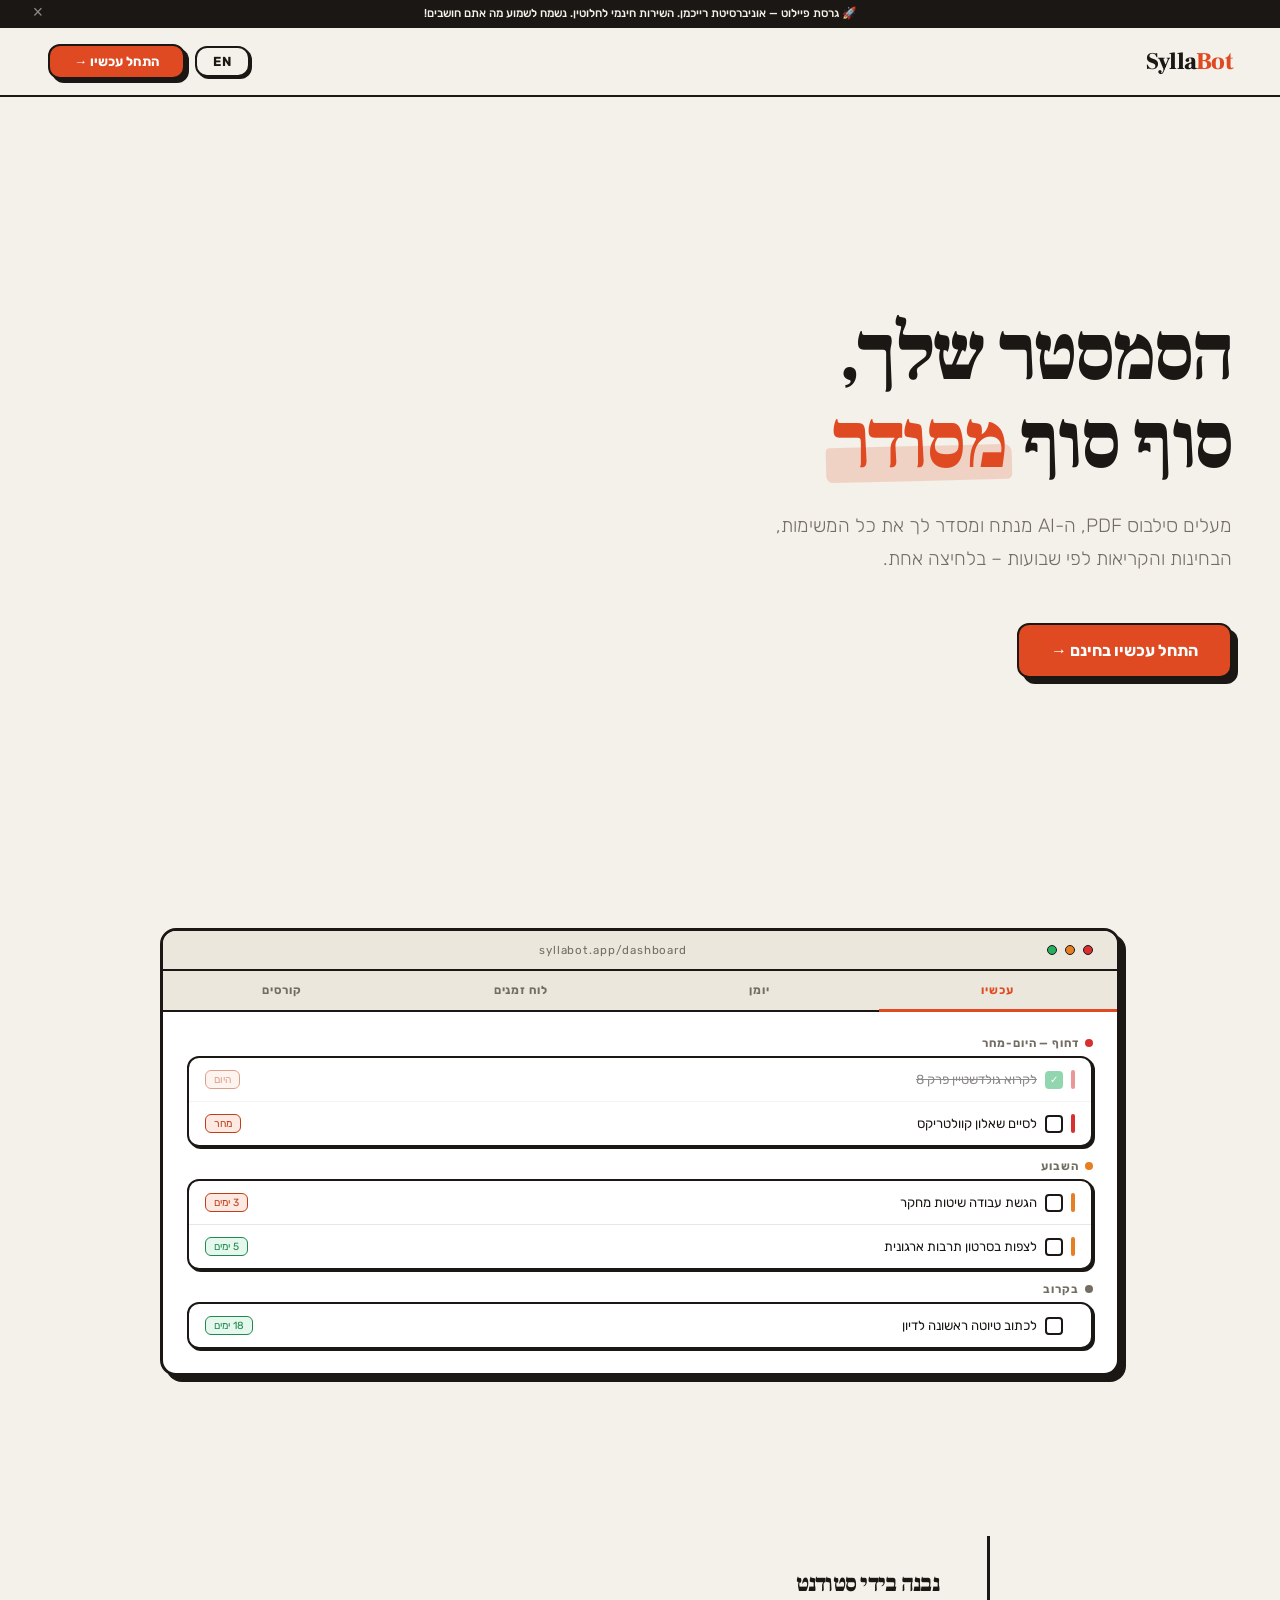
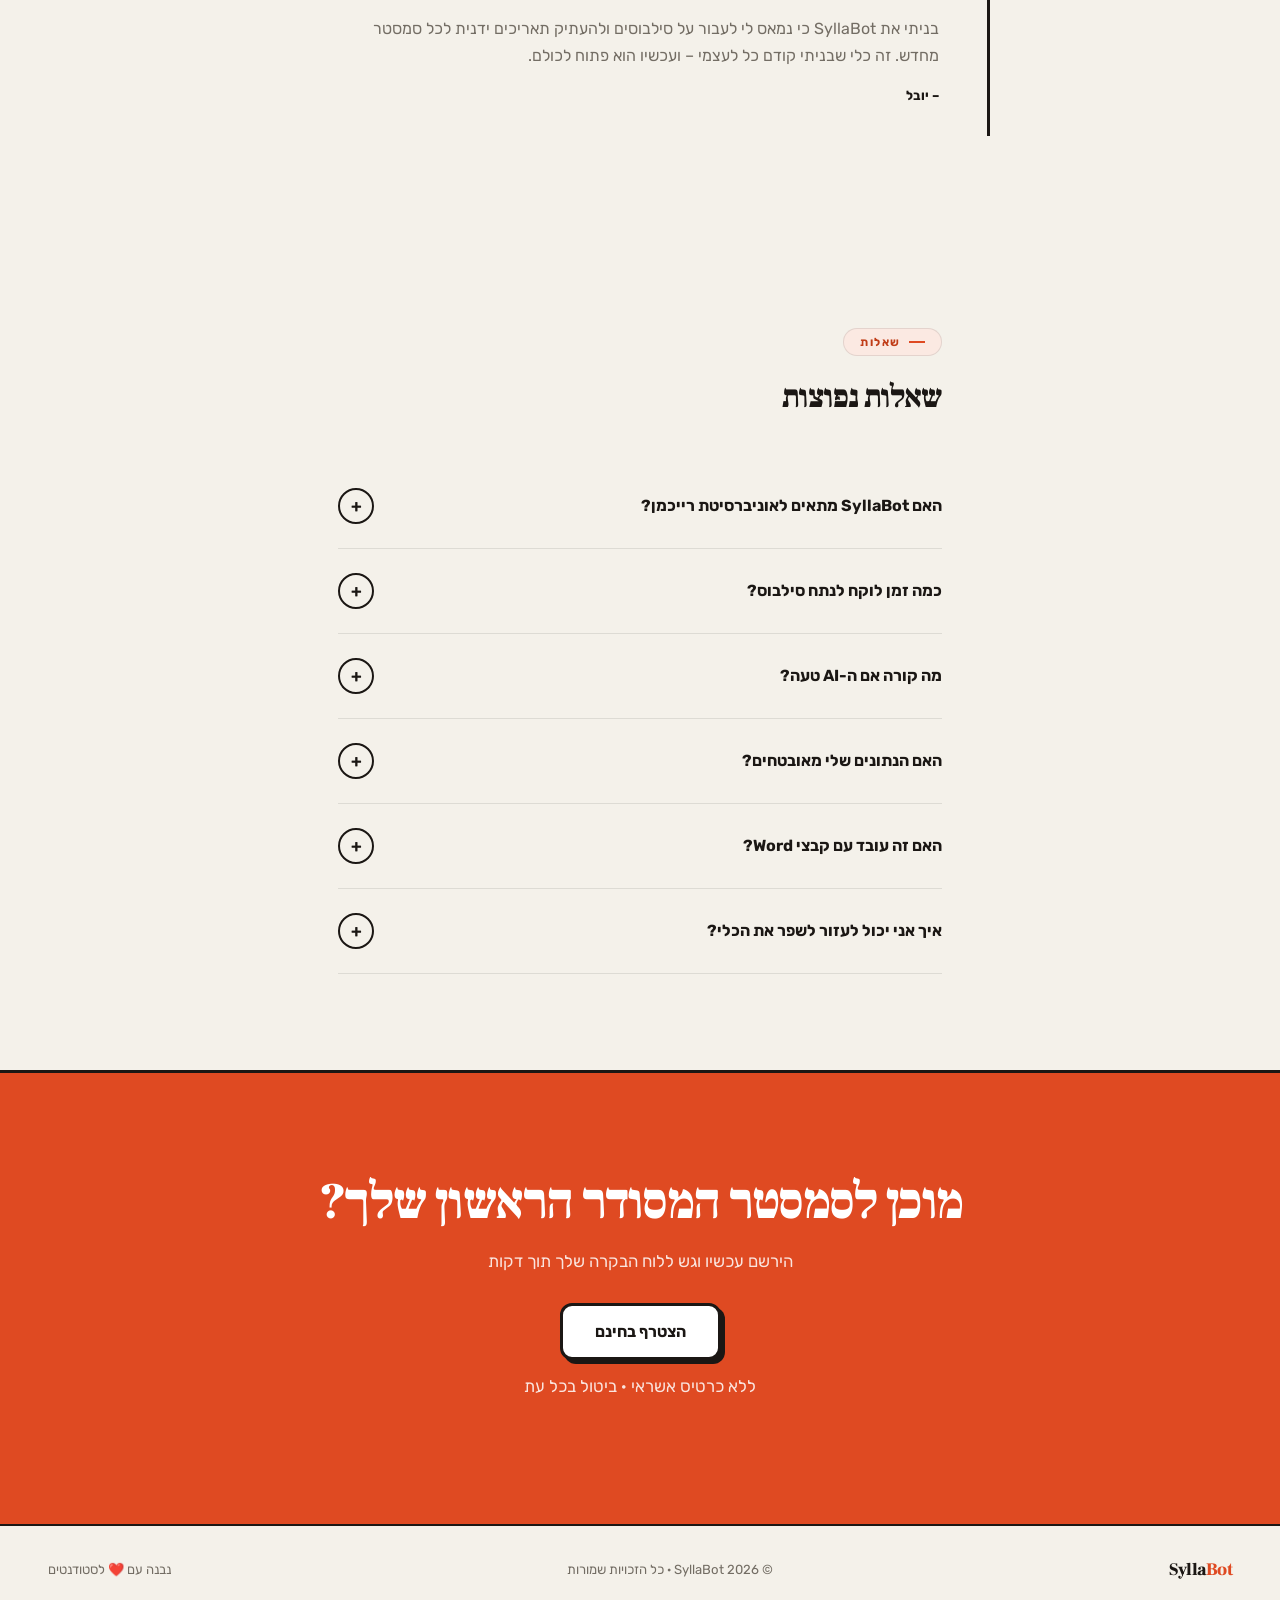
==== commit c39151b1: "feat: tabbed dashboard preview on landing page + calendar UX improvements Landing page: replace stat" ====
--- a/index.html
+++ b/index.html
@@ -3,6 +3,11 @@
 <head>
 <meta charset="UTF-8">
 <meta name="viewport" content="width=device-width, initial-scale=1.0">
+<meta name="theme-color" content="#1b1714">
+<meta name="apple-mobile-web-app-capable" content="yes">
+<meta name="apple-mobile-web-app-status-bar-style" content="black">
+<link rel="manifest" href="/SyllabusMaster/manifest.json">
+<link rel="apple-touch-icon" href="/SyllabusMaster/icons/icon-192.png">
 <title>SyllaBot – הסמסטר שלך, מאורגן</title>
 <link rel="preconnect" href="https://fonts.googleapis.com">
 <link rel="preconnect" href="https://fonts.gstatic.com" crossorigin>
@@ -381,6 +386,182 @@
     padding: var(--space-3) 0 var(--space-2);
     margin-top: var(--space-2);
   }
+
+  /* ── DEMO TABS ── */
+  .demo-tabs {
+    display: flex;
+    background: var(--color-bg-secondary);
+    border-bottom: 2px solid var(--color-border-ink);
+  }
+  .demo-tab {
+    flex: 1;
+    padding: var(--space-5) var(--space-6);
+    font-family: var(--font-body);
+    font-size: var(--text-xs);
+    font-weight: var(--weight-bold);
+    letter-spacing: var(--tracking-wide);
+    color: var(--color-text-muted);
+    background: none;
+    border: none;
+    border-bottom: 3px solid transparent;
+    margin-bottom: -2px;
+    cursor: pointer;
+    transition: color var(--duration-fast), border-color var(--duration-fast);
+    white-space: nowrap;
+  }
+  .demo-tab:hover { color: var(--color-text); }
+  .demo-tab.active {
+    color: var(--color-accent);
+    border-bottom-color: var(--color-accent);
+  }
+  .demo-view { display: none; padding: var(--space-7); text-align: start; }
+  .demo-view.active { display: block; }
+
+  /* Now view mock */
+  .demo-tier { margin-bottom: var(--space-5); }
+  .demo-tier:last-child { margin-bottom: 0; }
+  .demo-tier-head {
+    display: flex; align-items: center; gap: var(--space-3);
+    padding-bottom: var(--space-3);
+    font-size: var(--text-xs); font-weight: var(--weight-bold);
+    letter-spacing: var(--tracking-wide); text-transform: uppercase;
+    color: var(--color-text-muted);
+  }
+  .demo-tier-dot { width: 8px; height: 8px; border-radius: 50%; }
+  .demo-tier-dot.crit { background: var(--color-error); }
+  .demo-tier-dot.soon { background: var(--color-warning); }
+  .demo-tier-dot.ok { background: var(--color-text-muted); }
+  .demo-tier-body {
+    background: var(--color-bg-card);
+    border: var(--border-structural);
+    border-radius: var(--radius-md);
+    box-shadow: var(--shadow-hard-sm);
+    overflow: hidden;
+  }
+  .demo-fi {
+    display: flex; align-items: center; gap: var(--space-4);
+    padding: var(--space-5) var(--space-6);
+    font-size: var(--text-sm);
+    border-bottom: 1px solid var(--color-border);
+  }
+  .demo-fi:last-child { border-bottom: none; }
+  .demo-fi.done { opacity: 0.5; }
+  .demo-fi.done .demo-fi-t { text-decoration: line-through; }
+  .demo-fi-bar { width: 4px; align-self: stretch; border-radius: 2px; flex-shrink: 0; }
+  .demo-fi-bar.crit { background: var(--color-error); }
+  .demo-fi-bar.soon { background: var(--color-warning); }
+  .demo-fi-chk {
+    width: 18px; height: 18px; border: 2px solid var(--color-border-ink);
+    border-radius: 4px; flex-shrink: 0;
+    display: flex; align-items: center; justify-content: center;
+    font-size: 0.6rem; color: white;
+  }
+  .demo-fi-chk.on { background: var(--color-success); border-color: var(--color-success); }
+  .demo-fi-t { flex: 1; }
+
+  /* Calendar view mock */
+  .demo-cal-head {
+    display: flex; align-items: center; justify-content: space-between;
+    margin-bottom: var(--space-5);
+  }
+  .demo-cal-title { font-family: var(--font-display); font-size: var(--text-lg); font-weight: var(--weight-bold); }
+  .demo-cal-arrows { display: flex; gap: var(--space-3); }
+  .demo-cal-arr {
+    width: 30px; height: 30px;
+    border: var(--border-structural); border-radius: var(--radius-sm);
+    background: var(--color-bg-card); display: flex;
+    align-items: center; justify-content: center; font-size: 0.75rem;
+  }
+  .demo-cal-grid {
+    display: grid; grid-template-columns: repeat(7, 1fr); gap: 1px;
+    background: var(--color-border);
+    border: var(--border-structural); border-radius: var(--radius-md);
+    overflow: hidden;
+  }
+  .demo-cal-dn {
+    padding: var(--space-3); text-align: center;
+    font-size: 0.68rem; font-weight: var(--weight-bold);
+    color: var(--color-text-muted); background: var(--color-bg-secondary);
+  }
+  .demo-cal-c {
+    min-height: 48px; padding: var(--space-2) var(--space-3);
+    background: var(--color-bg-card);
+  }
+  .demo-cal-c.empty { background: var(--color-bg-secondary); opacity: 0.3; }
+  .demo-cal-c.today {
+    background: var(--color-accent-soft);
+    box-shadow: inset 0 0 0 2px var(--color-accent);
+  }
+  .demo-cal-c .n { font-size: 0.7rem; font-weight: var(--weight-medium); }
+  .demo-cal-c.today .n { font-weight: var(--weight-bold); color: var(--color-accent); }
+  .demo-cal-c .dots { display: flex; gap: 2px; margin-top: 2px; flex-wrap: wrap; }
+  .demo-cal-c .dots span { width: 6px; height: 6px; border-radius: 50%; }
+  .demo-cal-next {
+    margin-top: var(--space-5);
+    padding: var(--space-5) var(--space-6);
+    background: var(--color-accent-soft);
+    border: var(--border-structural); border-radius: var(--radius-md);
+    display: flex; align-items: center; gap: var(--space-4);
+    font-size: var(--text-sm);
+  }
+  .demo-cal-next strong { font-size: var(--text-xs); color: var(--color-accent-text); letter-spacing: var(--tracking-wide); }
+
+  /* Schedule view mock */
+  .demo-sch-head {
+    display: flex; align-items: center; justify-content: space-between;
+    margin-bottom: var(--space-6);
+  }
+  .demo-sch-week { font-family: var(--font-display); font-size: var(--text-lg); font-weight: var(--weight-bold); }
+  .demo-cg { margin-bottom: var(--space-5); }
+  .demo-cg:last-child { margin-bottom: 0; }
+  .demo-cg-label {
+    display: flex; align-items: center; gap: var(--space-3);
+    padding-bottom: var(--space-3);
+    font-size: var(--text-xs); font-weight: var(--weight-bold); color: var(--color-text-muted);
+  }
+  .demo-cg-dot { width: 10px; height: 10px; border-radius: 50%; }
+  .demo-cg-items {
+    background: var(--color-bg-card);
+    border: var(--border-structural); border-radius: var(--radius-md);
+    box-shadow: var(--shadow-hard-sm); overflow: hidden;
+  }
+
+  /* Courses view mock */
+  .demo-sync-bar {
+    display: flex; align-items: center; gap: var(--space-3);
+    margin-bottom: var(--space-5);
+    font-size: var(--text-xs); color: var(--color-success); font-weight: var(--weight-medium);
+  }
+  .demo-sync-d { width: 8px; height: 8px; border-radius: 50%; background: var(--color-success); }
+  .demo-cc {
+    background: var(--color-bg-card);
+    border: var(--border-structural); border-radius: var(--radius-md);
+    box-shadow: var(--shadow-hard-sm); margin-bottom: var(--space-4); overflow: hidden;
+  }
+  .demo-cc:last-child { margin-bottom: 0; }
+  .demo-cc-head {
+    display: flex; align-items: center; gap: var(--space-4);
+    padding: var(--space-5) var(--space-6);
+  }
+  .demo-cc-dot { width: 12px; height: 12px; border-radius: 50%; flex-shrink: 0; }
+  .demo-cc-name { flex: 1; font-family: var(--font-display); font-weight: var(--weight-bold); font-size: var(--text-sm); }
+  .demo-cc-cnt {
+    font-size: 0.65rem; padding: 2px 8px;
+    border-radius: var(--radius-pill);
+    background: var(--color-bg-secondary); color: var(--color-text-muted);
+    font-weight: var(--weight-semibold); border: 1px solid var(--color-border-strong);
+  }
+  .demo-cc-chev { font-size: 0.75rem; color: var(--color-text-muted); transition: transform var(--duration-fast); }
+  .demo-cc.open .demo-cc-chev { transform: rotate(90deg); }
+  .demo-cc-body { display: none; border-top: 1px solid var(--color-border); }
+  .demo-cc.open .demo-cc-body { display: block; }
+  .demo-cc-row {
+    display: flex; align-items: center; justify-content: space-between;
+    padding: var(--space-4) var(--space-6);
+    font-size: var(--text-sm);
+    border-bottom: 1px solid var(--color-border);
+  }
+  .demo-cc-row:last-child { border-bottom: none; }
 
   /* ── ABOUT (Built by a student) ── */
   .about-section {
@@ -630,7 +811,8 @@
     nav { padding: var(--space-6) var(--space-7); }
     .hero { padding: var(--space-11) var(--space-7) var(--space-10); }
     .demo-section, .faq-section { padding-left: var(--space-7); padding-right: var(--space-7); }
-    .demo-content { grid-template-columns: 1fr; }
+    .demo-tab { font-size: 0.65rem; padding: var(--space-4); }
+    .demo-cal-c { min-height: 38px; }
     .about-section { padding: var(--space-10) var(--space-7); }
     .about-card { padding: var(--space-7); }
     footer { flex-direction: column; text-align: center; }
@@ -653,7 +835,7 @@
 </style>
 </head>
 <body>
-<a href="#main-content" class="skip-link">Skip to content</a>
+<a href="#main-content" class="skip-link" data-i18n="skipLink">Skip to content</a>
 
 <!-- PILOT BANNER -->
 <div id="pilot-banner">
@@ -690,63 +872,229 @@
       <div class="dot r"></div><div class="dot y"></div><div class="dot g"></div>
       <div class="demo-url">syllabot.app/dashboard</div>
     </div>
-    <div class="demo-content">
-      <div class="demo-card exams">
-        <div class="demo-card-title" data-i18n="demoExamsTitle">בחינות ודדליינים</div>
-        <div class="demo-item">
-          <span><span class="demo-badge badge-exam" data-i18n="demoBadgeExam">מבחן</span></span>
-          <span style="flex:1;font-size:0.78rem;padding:0 8px" data-i18n="demoCogPsych">פסיכולוגיה קוגניטיבית</span>
-          <span class="badge-days-red" data-i18n="demoDays3">3 ימים</span>
-        </div>
-        <div class="demo-item">
-          <span><span class="demo-badge badge-task" data-i18n="demoBadgeTask">מטלה</span></span>
-          <span style="flex:1;font-size:0.78rem;padding:0 8px" data-i18n="demoResearchPaper">הגשת עבודה שיטות מחקר</span>
-          <span class="badge-days-green" data-i18n="demoDays18">18 ימים</span>
-        </div>
-        <div class="demo-item">
-          <span><span class="demo-badge badge-exam" data-i18n="demoBadgeExam">מבחן</span></span>
-          <span style="flex:1;font-size:0.78rem;padding:0 8px" data-i18n="demoClinPsych">פסיכולוגיה קלינית</span>
-          <span class="badge-days-green" data-i18n="demoDays32">32 ימים</span>
+    <!-- Tab strip -->
+    <div class="demo-tabs" role="tablist">
+      <button class="demo-tab active" role="tab" aria-selected="true" data-view="now" data-i18n="demoTabNow">עכשיו</button>
+      <button class="demo-tab" role="tab" aria-selected="false" data-view="cal" data-i18n="demoTabCalendar">יומן</button>
+      <button class="demo-tab" role="tab" aria-selected="false" data-view="sched" data-i18n="demoTabSchedule">לוח זמנים</button>
+      <button class="demo-tab" role="tab" aria-selected="false" data-view="courses" data-i18n="demoTabCourses">קורסים</button>
+    </div>
+
+    <!-- NOW VIEW -->
+    <div class="demo-view active" data-panel="now">
+      <div class="demo-tier">
+        <div class="demo-tier-head">
+          <span class="demo-tier-dot crit"></span>
+          <span data-i18n="demoNowCrit">דחוף — היום-מחר</span>
+        </div>
+        <div class="demo-tier-body">
+          <div class="demo-fi done">
+            <div class="demo-fi-bar crit"></div>
+            <div class="demo-fi-chk on">✓</div>
+            <span class="demo-fi-t" data-i18n="demoReadGoldstein">לקרוא גולדשטיין פרק 8</span>
+            <span class="badge-days-red" data-i18n="demoNowToday">היום</span>
+          </div>
+          <div class="demo-fi">
+            <div class="demo-fi-bar crit"></div>
+            <div class="demo-fi-chk"></div>
+            <span class="demo-fi-t" data-i18n="demoFinishQualtrics">לסיים שאלון קוולטריקס</span>
+            <span class="badge-days-red" data-i18n="demoNowTomorrow">מחר</span>
+          </div>
         </div>
       </div>
-
-      <div class="demo-card tasks">
-        <div class="demo-card-title" data-i18n="demoTasksTitle">משימות שוטפות</div>
-        <div class="demo-item">
-          <span style="font-size:0.78rem;opacity:0.6;text-decoration:line-through" data-i18n="demoReadGoldstein">לקרוא גולדשטיין פרק 8</span>
-          <span style="color:#28ca40;font-size:0.8rem">✓</span>
-        </div>
-        <div class="demo-item">
-          <span style="font-size:0.78rem" data-i18n="demoFinishQualtrics">לסיים שאלון קוולטריקס</span>
-        </div>
-        <div class="demo-item">
-          <span style="font-size:0.78rem" data-i18n="demoWatchVideo">לצפות בסרטון תרבות ארגונית</span>
-        </div>
-        <div class="demo-item">
-          <span style="font-size:0.78rem" data-i18n="demoWriteDraft">לכתוב טיוטה ראשונה לדיון</span>
+      <div class="demo-tier">
+        <div class="demo-tier-head">
+          <span class="demo-tier-dot soon"></span>
+          <span data-i18n="demoNowSoon">השבוע</span>
+        </div>
+        <div class="demo-tier-body">
+          <div class="demo-fi">
+            <div class="demo-fi-bar soon"></div>
+            <div class="demo-fi-chk"></div>
+            <span class="demo-fi-t" data-i18n="demoResearchPaper">הגשת עבודה שיטות מחקר</span>
+            <span class="badge-days-red" data-i18n="demoDays3">3 ימים</span>
+          </div>
+          <div class="demo-fi">
+            <div class="demo-fi-bar soon"></div>
+            <div class="demo-fi-chk"></div>
+            <span class="demo-fi-t" data-i18n="demoWatchVideo">לצפות בסרטון תרבות ארגונית</span>
+            <span class="badge-days-green" data-i18n="demoDays5">5 ימים</span>
+          </div>
         </div>
       </div>
-
-      <div class="demo-card syllabus">
-        <div class="demo-card-title" data-i18n="demoWeekTitle">שבוע 7 – סילבוס</div>
-        <div class="demo-week-label" data-i18n="demoOrgPsych">פסיכולוגיה ארגונית</div>
-        <div class="demo-item">
-          <span><span class="demo-badge badge-lesson" data-i18n="demoBadgeLesson">שיעור</span></span>
-          <span style="flex:1;font-size:0.75rem;padding:0 8px" data-i18n="demoEmotions">רגשות ושביעות רצון</span>
-        </div>
-        <div class="demo-week-label" data-i18n="demoCogPsych">פסיכולוגיה קוגניטיבית</div>
-        <div class="demo-item">
-          <span><span class="demo-badge badge-read" data-i18n="demoBadgeRead">קריאה</span></span>
-          <span style="flex:1;font-size:0.75rem;padding:0 8px" data-i18n="demoWixted">Wixted וגולדשטיין</span>
-        </div>
-        <div class="demo-item">
-          <span><span class="demo-badge badge-lesson" data-i18n="demoBadgeQuiz">בוחן</span></span>
-          <span style="flex:1;font-size:0.75rem;padding:0 8px" data-i18n="demoConsolidation">מיצוק ורה-קונסולידציה</span>
+      <div class="demo-tier">
+        <div class="demo-tier-head">
+          <span class="demo-tier-dot ok"></span>
+          <span data-i18n="demoNowUpcoming">בקרוב</span>
+        </div>
+        <div class="demo-tier-body">
+          <div class="demo-fi">
+            <div class="demo-fi-bar"></div>
+            <div class="demo-fi-chk"></div>
+            <span class="demo-fi-t" data-i18n="demoWriteDraft">לכתוב טיוטה ראשונה לדיון</span>
+            <span class="badge-days-green" data-i18n="demoDays18">18 ימים</span>
+          </div>
+        </div>
+      </div>
+    </div>
+
+    <!-- CALENDAR VIEW -->
+    <div class="demo-view" data-panel="cal">
+      <div class="demo-cal-head">
+        <div class="demo-cal-arrows"><div class="demo-cal-arr">&rsaquo;</div></div>
+        <div class="demo-cal-title" data-i18n="demoCalMonth">יוני 2026</div>
+        <div class="demo-cal-arrows"><div class="demo-cal-arr">&lsaquo;</div></div>
+      </div>
+      <div class="demo-cal-grid">
+        <div class="demo-cal-dn" data-i18n="demoCalSun">א׳</div>
+        <div class="demo-cal-dn" data-i18n="demoCalMon">ב׳</div>
+        <div class="demo-cal-dn" data-i18n="demoCalTue">ג׳</div>
+        <div class="demo-cal-dn" data-i18n="demoCalWed">ד׳</div>
+        <div class="demo-cal-dn" data-i18n="demoCalThu">ה׳</div>
+        <div class="demo-cal-dn" data-i18n="demoCalFri">ו׳</div>
+        <div class="demo-cal-dn" data-i18n="demoCalSat">ש׳</div>
+        <div class="demo-cal-c empty"></div>
+        <div class="demo-cal-c"><span class="n">1</span></div>
+        <div class="demo-cal-c"><span class="n">2</span></div>
+        <div class="demo-cal-c"><span class="n">3</span><div class="dots"><span style="background:#2980b9"></span></div></div>
+        <div class="demo-cal-c"><span class="n">4</span></div>
+        <div class="demo-cal-c"><span class="n">5</span></div>
+        <div class="demo-cal-c"><span class="n">6</span></div>
+        <div class="demo-cal-c"><span class="n">7</span></div>
+        <div class="demo-cal-c"><span class="n">8</span><div class="dots"><span style="background:#8e44ad"></span><span style="background:#2980b9"></span></div></div>
+        <div class="demo-cal-c"><span class="n">9</span></div>
+        <div class="demo-cal-c"><span class="n">10</span></div>
+        <div class="demo-cal-c"><span class="n">11</span><div class="dots"><span style="background:#27ae60"></span></div></div>
+        <div class="demo-cal-c"><span class="n">12</span></div>
+        <div class="demo-cal-c"><span class="n">13</span></div>
+        <div class="demo-cal-c"><span class="n">14</span></div>
+        <div class="demo-cal-c today"><span class="n">15</span><div class="dots"><span style="background:#c03d18"></span></div></div>
+        <div class="demo-cal-c"><span class="n">16</span></div>
+        <div class="demo-cal-c"><span class="n">17</span><div class="dots"><span style="background:#8e44ad"></span></div></div>
+        <div class="demo-cal-c"><span class="n">18</span></div>
+        <div class="demo-cal-c"><span class="n">19</span></div>
+        <div class="demo-cal-c"><span class="n">20</span></div>
+        <div class="demo-cal-c"><span class="n">21</span></div>
+        <div class="demo-cal-c"><span class="n">22</span><div class="dots"><span style="background:#2980b9"></span><span style="background:#27ae60"></span></div></div>
+        <div class="demo-cal-c"><span class="n">23</span></div>
+        <div class="demo-cal-c"><span class="n">24</span></div>
+        <div class="demo-cal-c"><span class="n">25</span><div class="dots"><span style="background:#c03d18"></span></div></div>
+        <div class="demo-cal-c"><span class="n">26</span></div>
+        <div class="demo-cal-c"><span class="n">27</span></div>
+        <div class="demo-cal-c"><span class="n">28</span></div>
+        <div class="demo-cal-c"><span class="n">29</span><div class="dots"><span style="background:#8e44ad"></span></div></div>
+        <div class="demo-cal-c"><span class="n">30</span></div>
+        <div class="demo-cal-c empty"></div>
+        <div class="demo-cal-c empty"></div>
+        <div class="demo-cal-c empty"></div>
+        <div class="demo-cal-c empty"></div>
+      </div>
+      <div class="demo-cal-next">
+        <span style="width:8px;height:8px;border-radius:50%;background:#c03d18;flex-shrink:0"></span>
+        <strong data-i18n="demoCalNextLabel">הבא בתור:</strong>
+        <span data-i18n="demoCalNextItem">מבחן פסיכולוגיה קוגניטיבית — 3 ימים</span>
+      </div>
+    </div>
+
+    <!-- SCHEDULE VIEW -->
+    <div class="demo-view" data-panel="sched">
+      <div class="demo-sch-head">
+        <div class="demo-cal-arrows"><div class="demo-cal-arr">&rsaquo;</div></div>
+        <div class="demo-sch-week" data-i18n="demoSchWeek">שבוע 7 מתוך 14</div>
+        <div class="demo-cal-arrows"><div class="demo-cal-arr">&lsaquo;</div></div>
+      </div>
+      <div class="demo-cg">
+        <div class="demo-cg-label">
+          <span class="demo-cg-dot" style="background:#8e44ad"></span>
+          <span data-i18n="demoCogPsych">פסיכולוגיה קוגניטיבית</span>
+        </div>
+        <div class="demo-cg-items">
+          <div class="demo-fi">
+            <div class="demo-fi-chk on">✓</div>
+            <span class="demo-fi-t"><span class="demo-badge badge-read" data-i18n="demoBadgeRead">קריאה</span> <span data-i18n="demoWixted" style="font-size:0.78rem;margin-inline-start:6px">Wixted וגולדשטיין</span></span>
+          </div>
+          <div class="demo-fi">
+            <div class="demo-fi-chk"></div>
+            <span class="demo-fi-t"><span class="demo-badge badge-lesson" data-i18n="demoBadgeQuiz">בוחן</span> <span data-i18n="demoConsolidation" style="font-size:0.78rem;margin-inline-start:6px">מיצוק ורה-קונסולידציה</span></span>
+          </div>
+        </div>
+      </div>
+      <div class="demo-cg">
+        <div class="demo-cg-label">
+          <span class="demo-cg-dot" style="background:#27ae60"></span>
+          <span data-i18n="demoOrgPsych">פסיכולוגיה ארגונית</span>
+        </div>
+        <div class="demo-cg-items">
+          <div class="demo-fi">
+            <div class="demo-fi-chk"></div>
+            <span class="demo-fi-t"><span class="demo-badge badge-lesson" data-i18n="demoBadgeLesson">שיעור</span> <span data-i18n="demoEmotions" style="font-size:0.78rem;margin-inline-start:6px">רגשות ושביעות רצון</span></span>
+          </div>
+        </div>
+      </div>
+      <div class="demo-cg">
+        <div class="demo-cg-label">
+          <span class="demo-cg-dot" style="background:#2980b9"></span>
+          <span data-i18n="demoSchResearch">שיטות מחקר</span>
+        </div>
+        <div class="demo-cg-items">
+          <div class="demo-fi">
+            <div class="demo-fi-chk"></div>
+            <span class="demo-fi-t"><span class="demo-badge badge-task" data-i18n="demoBadgeTask">מטלה</span> <span data-i18n="demoSchDraft" style="font-size:0.78rem;margin-inline-start:6px">הגשת טיוטה ראשונה</span></span>
+          </div>
+        </div>
+      </div>
+    </div>
+
+    <!-- COURSES VIEW -->
+    <div class="demo-view" data-panel="courses">
+      <div class="demo-sync-bar">
+        <span class="demo-sync-d"></span>
+        <span data-i18n="demoSyncLabel">מסונכרן · עודכן לפני 2 שעות</span>
+      </div>
+      <div class="demo-cc open">
+        <div class="demo-cc-head">
+          <span class="demo-cc-dot" style="background:#8e44ad"></span>
+          <span class="demo-cc-name" data-i18n="demoCogPsych">פסיכולוגיה קוגניטיבית</span>
+          <span class="demo-cc-cnt" data-i18n="demoCourseCount1">8 אירועים</span>
+          <span class="demo-cc-chev">◂</span>
+        </div>
+        <div class="demo-cc-body">
+          <div class="demo-cc-row">
+            <span><span class="demo-badge badge-exam" data-i18n="demoBadgeExam">מבחן</span> <span style="font-size:0.78rem;margin-inline-start:4px" data-i18n="demoSchMidterm">מבחן אמצע</span></span>
+            <span class="badge-days-red" data-i18n="demoDays3">3 ימים</span>
+          </div>
+          <div class="demo-cc-row">
+            <span><span class="demo-badge badge-read" data-i18n="demoBadgeRead">קריאה</span> <span style="font-size:0.78rem;margin-inline-start:4px" data-i18n="demoWixted">Wixted וגולדשטיין</span></span>
+            <span class="badge-days-green" data-i18n="demoDays5">5 ימים</span>
+          </div>
+        </div>
+      </div>
+      <div class="demo-cc">
+        <div class="demo-cc-head">
+          <span class="demo-cc-dot" style="background:#27ae60"></span>
+          <span class="demo-cc-name" data-i18n="demoOrgPsych">פסיכולוגיה ארגונית</span>
+          <span class="demo-cc-cnt" data-i18n="demoCourseCount2">5 אירועים</span>
+          <span class="demo-cc-chev">◂</span>
+        </div>
+      </div>
+      <div class="demo-cc">
+        <div class="demo-cc-head">
+          <span class="demo-cc-dot" style="background:#2980b9"></span>
+          <span class="demo-cc-name" data-i18n="demoSchResearch">שיטות מחקר</span>
+          <span class="demo-cc-cnt" data-i18n="demoCourseCount3">6 אירועים</span>
+          <span class="demo-cc-chev">◂</span>
+        </div>
+      </div>
+      <div class="demo-cc">
+        <div class="demo-cc-head">
+          <span class="demo-cc-dot" style="background:#c03d18"></span>
+          <span class="demo-cc-name" data-i18n="demoClinPsych">פסיכולוגיה קלינית</span>
+          <span class="demo-cc-cnt" data-i18n="demoCourseCount4">4 אירועים</span>
+          <span class="demo-cc-chev">◂</span>
         </div>
       </div>
     </div>
   </div>
-  <!-- DEMO: placeholder — update when dashboard redesign is complete -->
 </section>
 
 <!-- ABOUT -->
@@ -829,6 +1177,12 @@
 
 
 <script>
+  // ── Service Worker Registration ──
+  if ('serviceWorker' in navigator) {
+      navigator.serviceWorker.register('/SyllabusMaster/sw.js', { scope: '/SyllabusMaster/' })
+          .catch(err => console.error('SW registration failed:', err));
+  }
+
   // ── FAQ ──
   function toggleFaq(el) {
     const isOpen = el.classList.contains('open');
@@ -857,9 +1211,43 @@
   }, { threshold: 0.1 });
   document.querySelectorAll('.reveal').forEach(el => observer.observe(el));
 
+  // ── DEMO TABS ──
+  let demoInterval;
+  function switchDemoTab(viewName) {
+    document.querySelectorAll('.demo-tab').forEach(t => {
+      t.classList.toggle('active', t.dataset.view === viewName);
+      t.setAttribute('aria-selected', t.dataset.view === viewName ? 'true' : 'false');
+    });
+    document.querySelectorAll('.demo-view').forEach(v => {
+      v.classList.toggle('active', v.dataset.panel === viewName);
+    });
+  }
+  document.querySelectorAll('.demo-tab').forEach(tab => {
+    tab.addEventListener('click', () => {
+      switchDemoTab(tab.dataset.view);
+      clearInterval(demoInterval);
+      startDemoRotation();
+    });
+  });
+  function startDemoRotation() {
+    const views = ['now', 'cal', 'sched', 'courses'];
+    demoInterval = setInterval(() => {
+      const current = document.querySelector('.demo-tab.active');
+      const idx = views.indexOf(current.dataset.view);
+      switchDemoTab(views[(idx + 1) % views.length]);
+    }, 5000);
+  }
+  const demoWrapper = document.querySelector('.demo-wrapper');
+  if (demoWrapper) {
+    demoWrapper.addEventListener('mouseenter', () => clearInterval(demoInterval));
+    demoWrapper.addEventListener('mouseleave', () => startDemoRotation());
+  }
+  if (!window.matchMedia('(prefers-reduced-motion: reduce)').matches) startDemoRotation();
+
   // ── I18N ──
   const T = {
     he: {
+      skipLink: 'דלג לתוכן',
       navCta: 'התחל עכשיו →',
       heroLabel: 'כלי AI לסטודנטים',
       heroTitle: 'הסמסטר שלך,<br>סוף סוף <span class="highlight">מסודר</span>',
@@ -895,6 +1283,16 @@
       demoWixted: 'Wixted וגולדשטיין',
       demoBadgeQuiz: 'בוחן',
       demoConsolidation: 'מיצוק ורה-קונסולידציה',
+      demoTabNow: 'עכשיו', demoTabCalendar: 'יומן', demoTabSchedule: 'לוח זמנים', demoTabCourses: 'קורסים',
+      demoNowCrit: 'דחוף — היום-מחר', demoNowSoon: 'השבוע', demoNowUpcoming: 'בקרוב',
+      demoNowToday: 'היום', demoNowTomorrow: 'מחר', demoDays5: '5 ימים',
+      demoCalMonth: 'יוני 2026',
+      demoCalSun: 'א׳', demoCalMon: 'ב׳', demoCalTue: 'ג׳', demoCalWed: 'ד׳', demoCalThu: 'ה׳', demoCalFri: 'ו׳', demoCalSat: 'ש׳',
+      demoCalNextLabel: 'הבא בתור:', demoCalNextItem: 'מבחן פסיכולוגיה קוגניטיבית — 3 ימים',
+      demoSchWeek: 'שבוע 7 מתוך 14', demoSchResearch: 'שיטות מחקר', demoSchDraft: 'הגשת טיוטה ראשונה',
+      demoSyncLabel: 'מסונכרן · עודכן לפני 2 שעות',
+      demoCourseCount1: '8 אירועים', demoCourseCount2: '5 אירועים', demoCourseCount3: '6 אירועים', demoCourseCount4: '4 אירועים',
+      demoSchMidterm: 'מבחן אמצע',
       howLabel: 'תהליך', howTitle: 'שלושה צעדים לסמסטר מסודר',
       step1Title: 'מעלים את הסילבוס',
       step1P: 'מעלים קובץ PDF של כל קורס. לא משנה מה הפורמט – האוניברסיטאית, המכללה, כל מוסד.',
@@ -933,6 +1331,7 @@
       footerTagline: 'נבנה עם ❤️ לסטודנטים',
     },
     en: {
+      skipLink: 'Skip to content',
       navCta: 'Get Started →',
       heroLabel: 'AI Tool for Students',
       heroTitle: 'Your semester,<br>finally <span class="highlight">organized</span>',
@@ -968,6 +1367,16 @@
       demoWixted: 'Wixted & Goldstein',
       demoBadgeQuiz: 'Quiz',
       demoConsolidation: 'Consolidation & Reconsolidation',
+      demoTabNow: 'Now', demoTabCalendar: 'Calendar', demoTabSchedule: 'Schedule', demoTabCourses: 'Courses',
+      demoNowCrit: 'Urgent — today/tomorrow', demoNowSoon: 'This week', demoNowUpcoming: 'Coming up',
+      demoNowToday: 'Today', demoNowTomorrow: 'Tomorrow', demoDays5: '5 days',
+      demoCalMonth: 'June 2026',
+      demoCalSun: 'Sun', demoCalMon: 'Mon', demoCalTue: 'Tue', demoCalWed: 'Wed', demoCalThu: 'Thu', demoCalFri: 'Fri', demoCalSat: 'Sat',
+      demoCalNextLabel: 'Next up:', demoCalNextItem: 'Cognitive Psychology exam — 3 days',
+      demoSchWeek: 'Week 7 of 14', demoSchResearch: 'Research Methods', demoSchDraft: 'Submit first draft',
+      demoSyncLabel: 'Synced · updated 2 hours ago',
+      demoCourseCount1: '8 events', demoCourseCount2: '5 events', demoCourseCount3: '6 events', demoCourseCount4: '4 events',
+      demoSchMidterm: 'Midterm exam',
       howLabel: 'Process', howTitle: 'Three steps to an organized semester',
       step1Title: 'Upload your syllabus',
       step1P: "Upload the PDF for each course. Format doesn't matter — any university, college, or institution.",
@@ -1017,12 +1426,26 @@
     document.documentElement.dir = isHe ? 'rtl' : 'ltr';
     document.title = isHe ? 'SyllaBot – הסמסטר שלך, מאורגן' : 'SyllaBot – Your semester, organized';
     document.getElementById('lang-toggle').textContent = isHe ? 'EN' : 'עב';
+    // Keys that intentionally contain HTML (<br>, <span>, &rarr;, etc.)
+    // All others are set via textContent for XSS safety.
+    const HTML_KEYS = new Set([
+      'heroTitle', 'heroBtnPrimary', 'navCta', 'featTitle', 'ctaBtn',
+    ]);
     document.querySelectorAll('[data-i18n]').forEach(el => {
       const key = el.dataset.i18n;
-      if (t[key] !== undefined) el.innerHTML = t[key];
+      if (t[key] === undefined) return;
+      if (HTML_KEYS.has(key)) {
+        el.innerHTML = t[key];
+      } else {
+        el.textContent = t[key];
+      }
     });
     const bannerText = document.getElementById('pilot-banner-text');
     if (bannerText) bannerText.textContent = t.pilotBanner;
+    const dismissBtn = document.getElementById('pilot-banner-dismiss');
+    if (dismissBtn) dismissBtn.setAttribute('aria-label', lang === 'en' ? 'Close' : 'סגור');
+    const langToggle = document.getElementById('lang-toggle');
+    if (langToggle) langToggle.setAttribute('aria-label', lang === 'en' ? 'Switch language' : 'החלף שפה');
     localStorage.setItem('landing-lang', lang);
   }
 
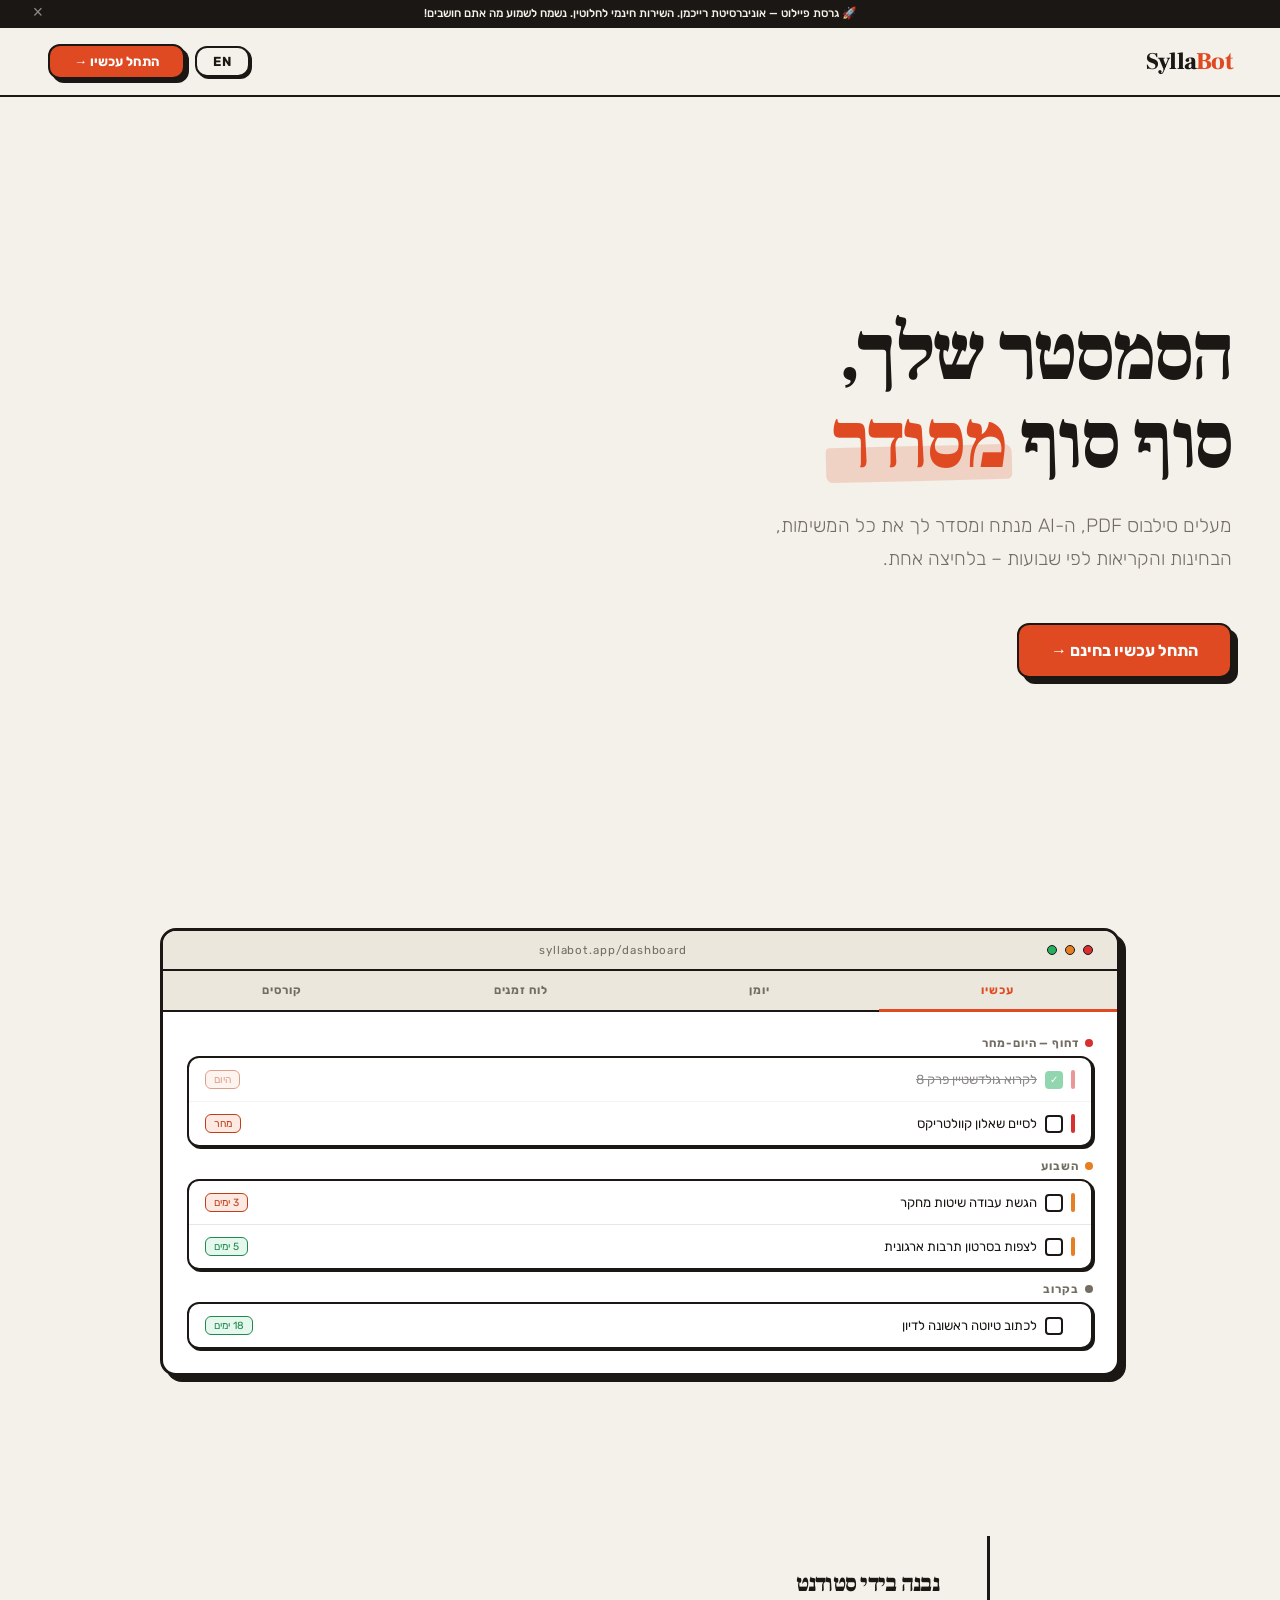
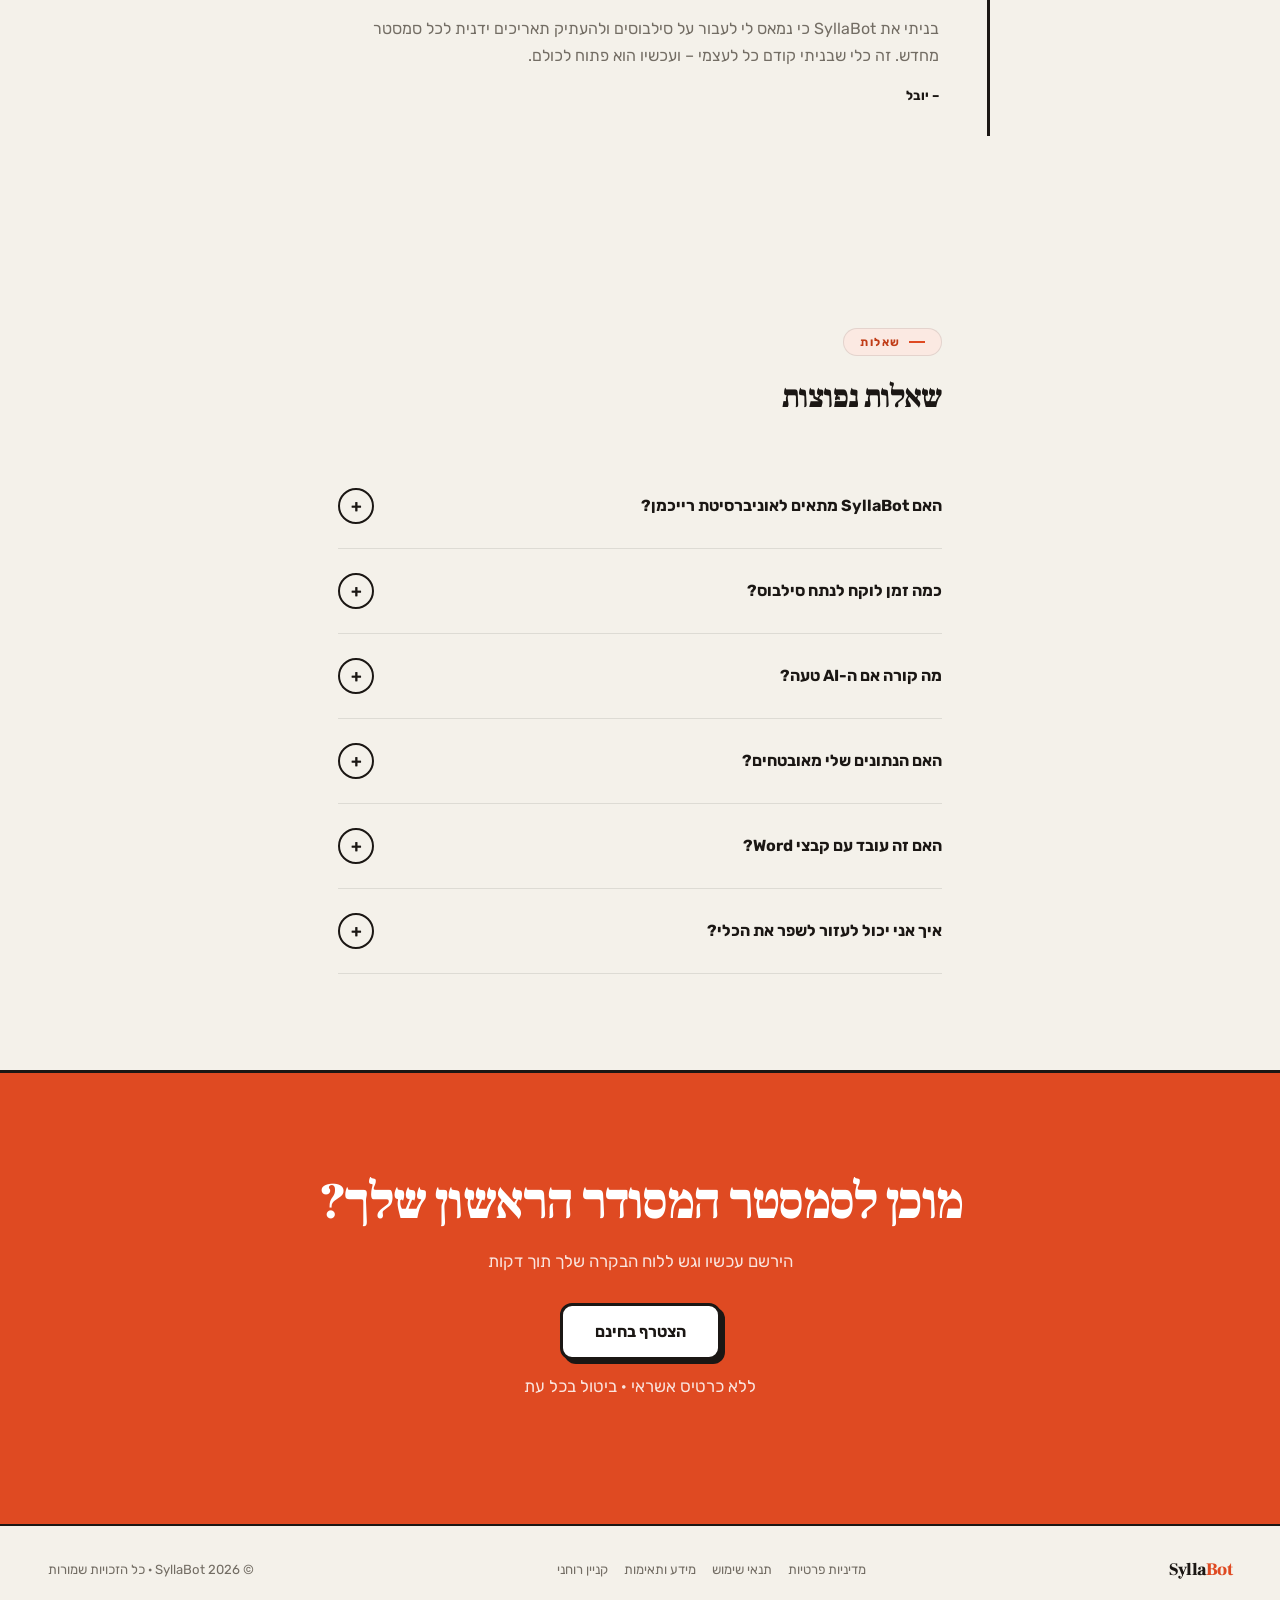
==== commit 85e59f08: "feat: add legal pages (privacy, terms, compliance, IP) and update footers Protect the product ahead " ====
--- a/index.html
+++ b/index.html
@@ -800,7 +800,10 @@
   }
 
   footer .logo { font-size: 1.1rem; }
-  footer p, .footer-tagline { font-size: var(--text-sm); color: var(--color-text-muted); }
+  footer p { font-size: var(--text-sm); color: var(--color-text-muted); }
+  .footer-links { display: flex; gap: var(--space-6); flex-wrap: wrap; }
+  .footer-links a { font-size: var(--text-sm); color: var(--color-text-muted); text-decoration: none; }
+  .footer-links a:hover { color: var(--color-accent); }
 
   /* ── SCROLL REVEAL ── */
   .reveal { opacity: 0; transform: translateY(30px); transition: opacity 0.7s, transform 0.7s; }
@@ -1171,8 +1174,13 @@
 <!-- FOOTER -->
 <footer>
   <a href="#" class="logo">Sylla<span>Bot</span></a>
+  <div class="footer-links">
+    <a href="privacy.html" data-i18n="footerPrivacy">מדיניות פרטיות</a>
+    <a href="terms.html" data-i18n="footerTerms">תנאי שימוש</a>
+    <a href="compliance.html" data-i18n="footerCompliance">מידע ותאימות</a>
+    <a href="ip.html" data-i18n="footerIP">קניין רוחני</a>
+  </div>
   <p data-i18n="footerCopy">© 2026 SyllaBot · כל הזכויות שמורות</p>
-  <p class="footer-tagline" data-i18n="footerTagline">נבנה עם ❤️ לסטודנטים</p>
 </footer>
 
 
@@ -1328,7 +1336,10 @@
       ctaNote: 'ללא כרטיס אשראי · ביטול בכל עת',
       pilotBanner: '🚀 גרסת פיילוט — אוניברסיטת רייכמן. השירות חינמי לחלוטין. נשמח לשמוע מה אתם חושבים!',
       footerCopy: '© 2026 SyllaBot · כל הזכויות שמורות',
-      footerTagline: 'נבנה עם ❤️ לסטודנטים',
+      footerPrivacy: 'מדיניות פרטיות',
+      footerTerms: 'תנאי שימוש',
+      footerCompliance: 'מידע ותאימות',
+      footerIP: 'קניין רוחני',
     },
     en: {
       skipLink: 'Skip to content',
@@ -1412,7 +1423,10 @@
       ctaNote: 'No credit card · Cancel anytime',
       pilotBanner: "🚀 Pilot version — Reichman University. Completely free. We'd love your feedback!",
       footerCopy: '© 2026 SyllaBot · All rights reserved',
-      footerTagline: 'Built with ❤️ for students',
+      footerPrivacy: 'Privacy Policy',
+      footerTerms: 'Terms of Use',
+      footerCompliance: 'Data & Compliance',
+      footerIP: 'Intellectual Property',
     },
   };
 
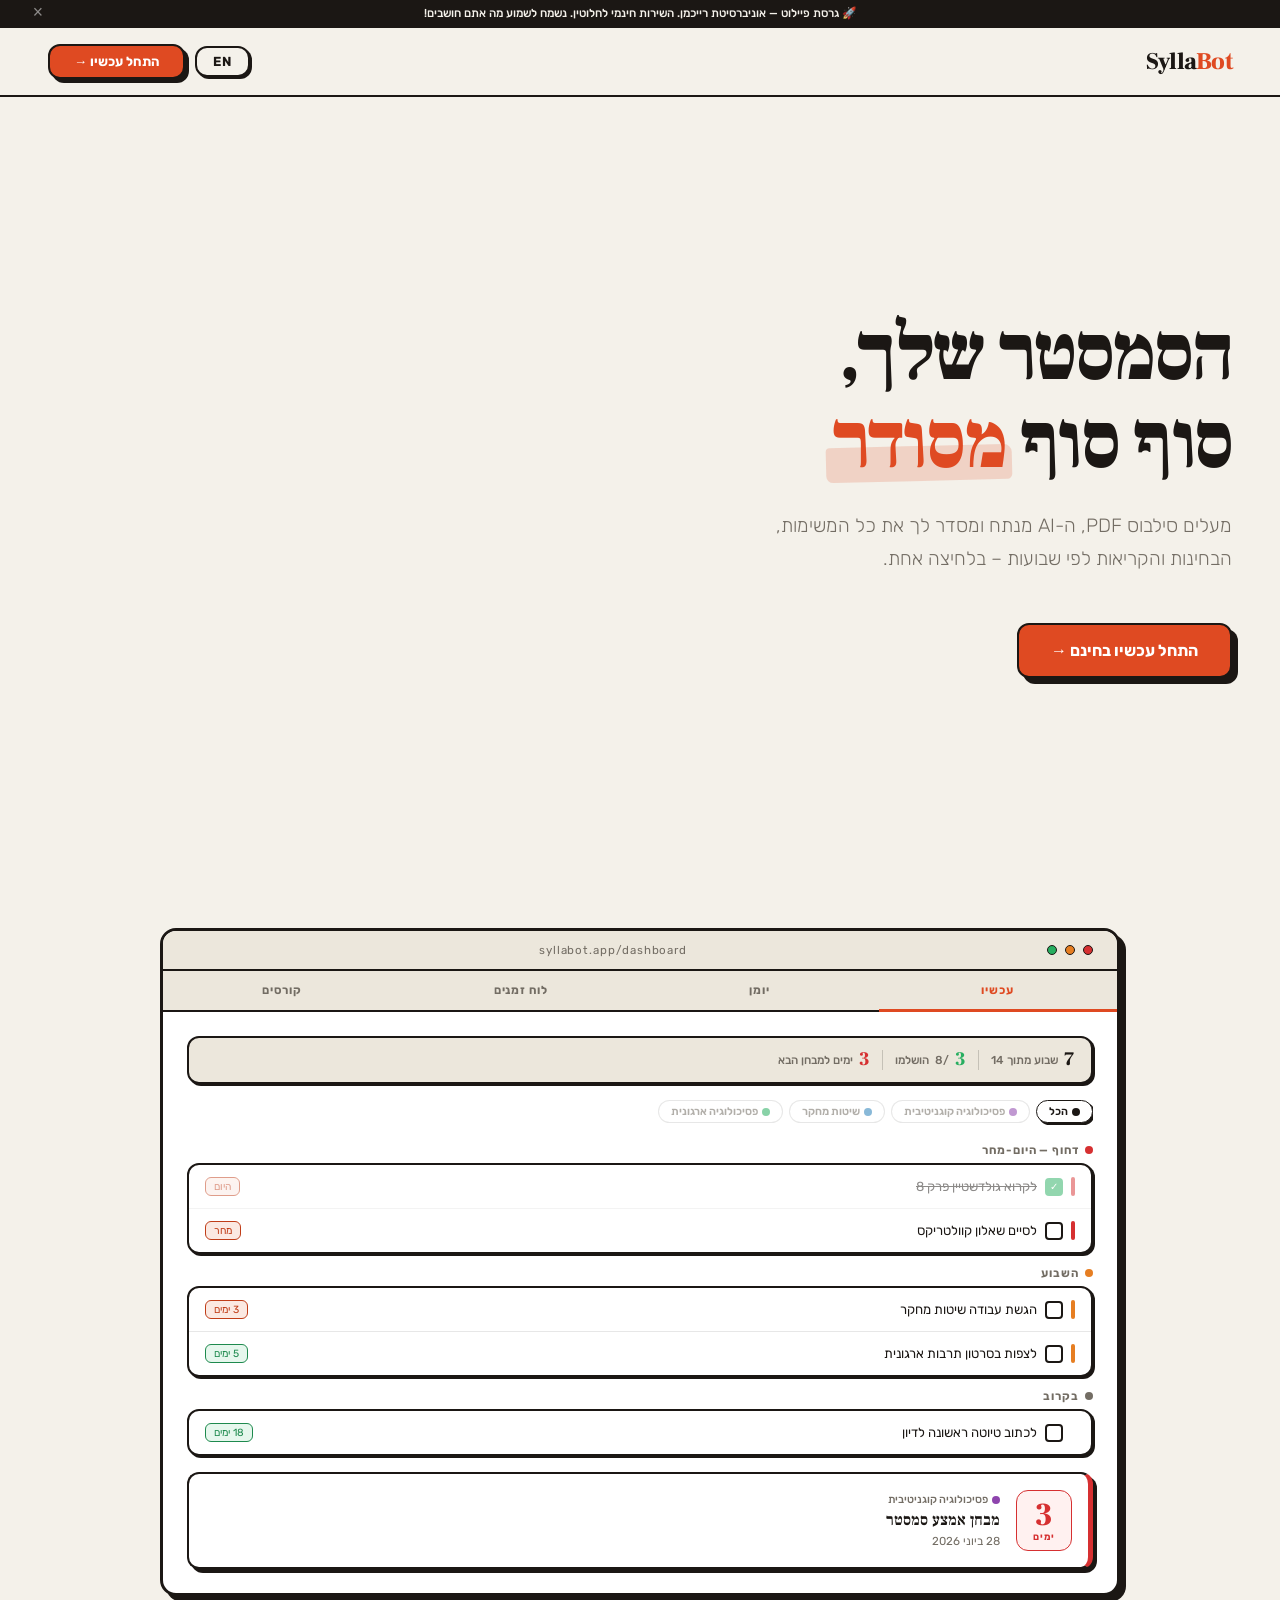
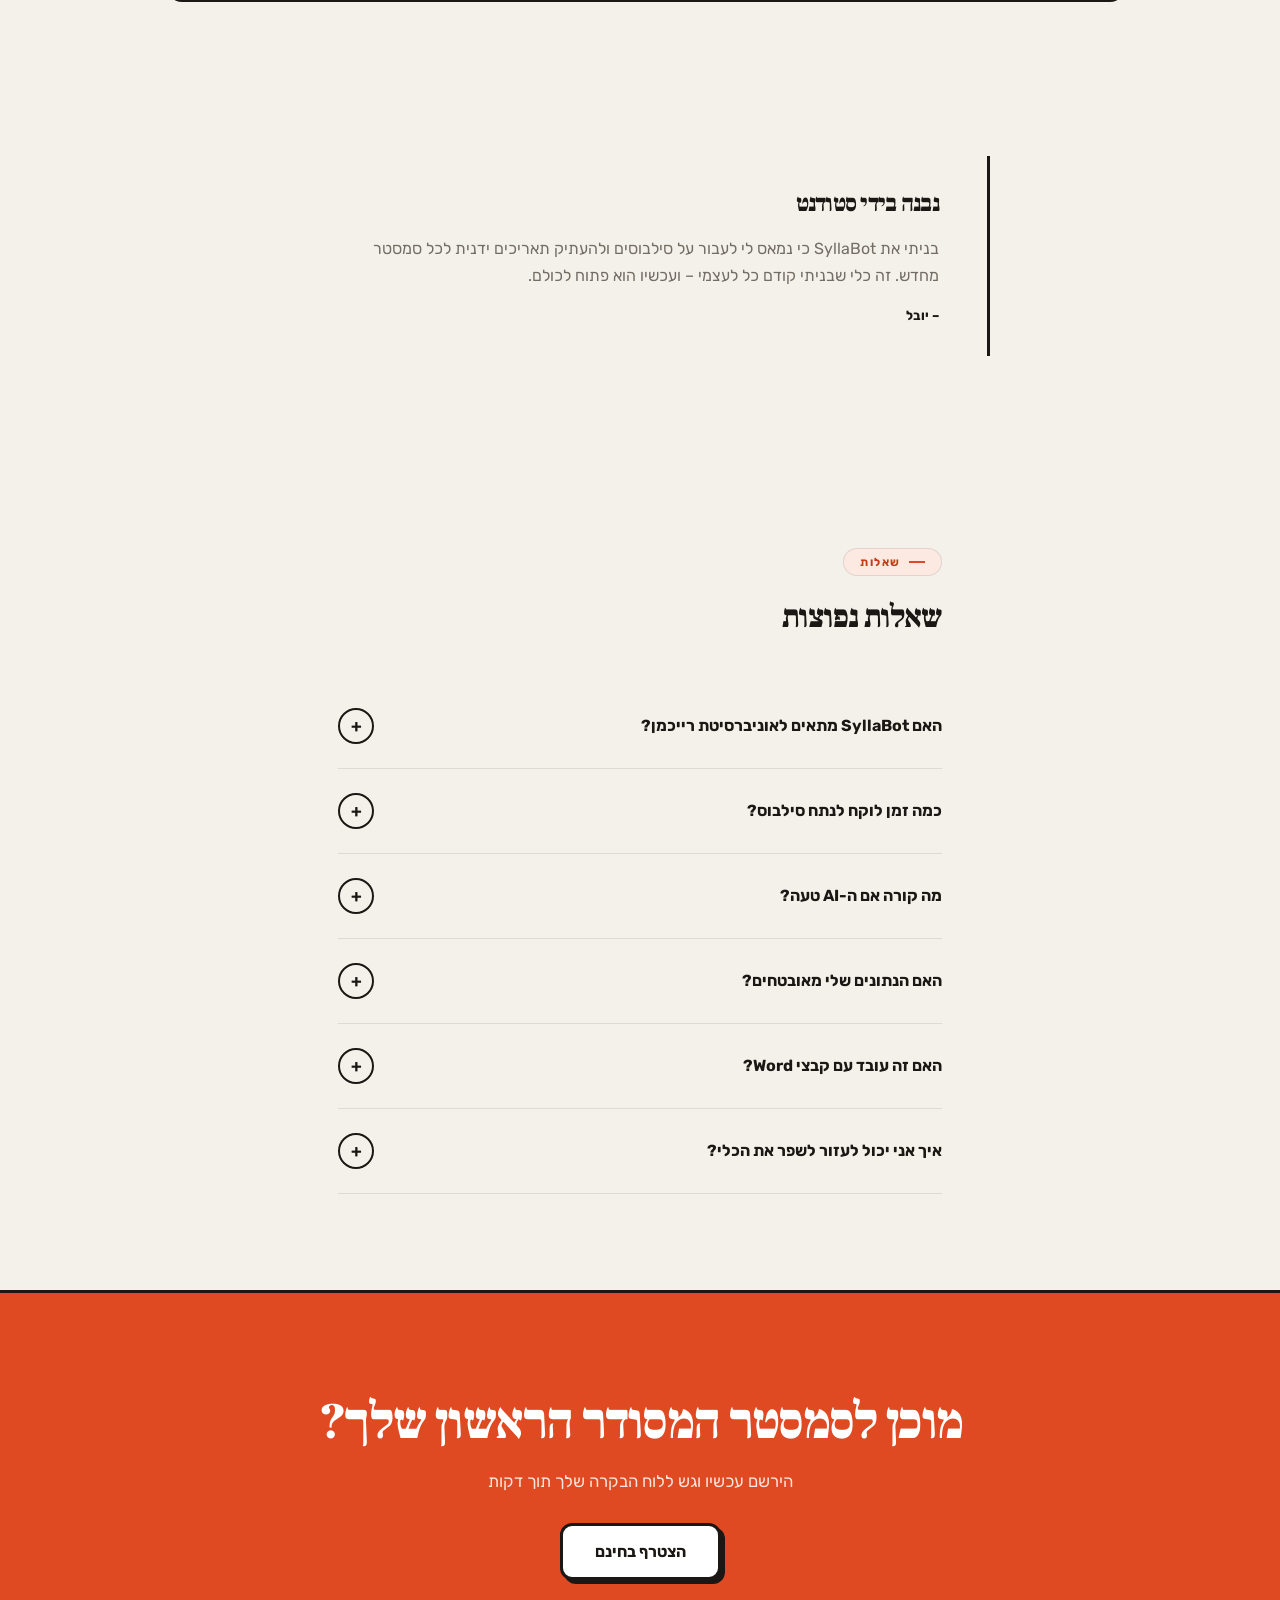
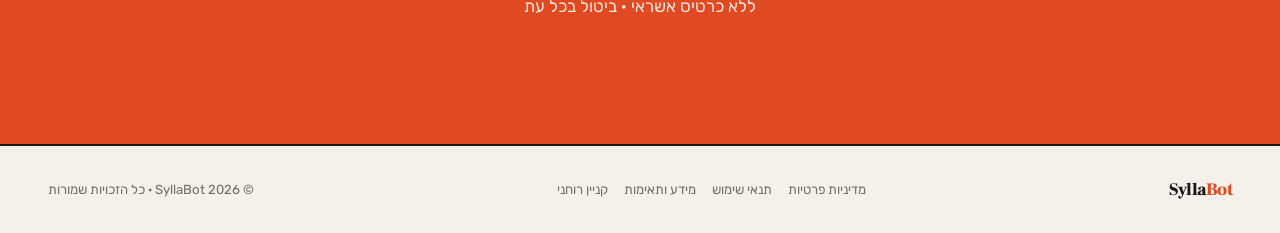
==== commit 7985fee5: "feat: add English translations to all 4 legal pages Each legal page (privacy, terms, compliance, IP)" ====
--- a/index.html
+++ b/index.html
@@ -417,6 +417,120 @@
   .demo-view { display: none; padding: var(--space-7); text-align: start; }
   .demo-view.active { display: block; }
 
+  /* ── Demo: Stats strip ── */
+  .demo-stats {
+    display: flex; align-items: center; gap: var(--space-5);
+    padding: var(--space-5) var(--space-6);
+    margin-bottom: var(--space-6);
+    background: var(--color-bg-secondary);
+    border: var(--border-structural);
+    border-radius: var(--radius-md);
+    box-shadow: var(--shadow-hard-sm);
+    font-size: var(--text-xs);
+    flex-wrap: wrap;
+  }
+  .demo-stat-item {
+    display: flex; align-items: center; gap: var(--space-3);
+    white-space: nowrap;
+  }
+  .demo-stat-num {
+    font-family: var(--font-display);
+    font-size: var(--text-lg);
+    font-weight: var(--weight-black);
+    line-height: 1;
+  }
+  .demo-stat-num.green { color: var(--color-success); }
+  .demo-stat-num.red { color: var(--color-error); }
+  .demo-stat-label {
+    color: var(--color-text-muted);
+    font-weight: var(--weight-medium);
+  }
+  .demo-stat-sep {
+    width: 1px; height: 20px;
+    background: var(--color-border-strong);
+    flex-shrink: 0;
+  }
+
+  /* ── Demo: Course filter pills ── */
+  .demo-pills {
+    display: flex; gap: var(--space-3);
+    margin-bottom: var(--space-6);
+    overflow-x: auto;
+    padding-bottom: var(--space-2);
+  }
+  .demo-pill {
+    display: inline-flex; align-items: center; gap: var(--space-2);
+    padding: var(--space-2) var(--space-5);
+    border-radius: var(--radius-pill);
+    font-size: 0.68rem;
+    font-weight: var(--weight-semibold);
+    white-space: nowrap;
+    border: 1.5px solid var(--color-border-strong);
+    background: var(--color-bg-card);
+    color: var(--color-text-muted);
+    opacity: 0.55;
+    transition: opacity var(--duration-fast);
+  }
+  .demo-pill.active {
+    opacity: 1;
+    border-color: var(--color-border-ink);
+    color: var(--color-text);
+    background: var(--color-bg-card);
+    box-shadow: var(--shadow-hard-sm);
+  }
+  .demo-pill-dot { width: 8px; height: 8px; border-radius: 50%; flex-shrink: 0; }
+
+  /* ── Demo: Exam countdown card ── */
+  .demo-exam-card {
+    margin-top: var(--space-6);
+    display: flex; align-items: center; gap: var(--space-6);
+    padding: var(--space-6);
+    background: var(--color-bg-card);
+    border: var(--border-structural);
+    border-radius: var(--radius-md);
+    box-shadow: var(--shadow-hard-md);
+    border-inline-start: 5px solid var(--color-error);
+  }
+  .demo-exam-countdown {
+    display: flex; flex-direction: column; align-items: center;
+    min-width: 56px;
+    padding: var(--space-4) var(--space-5);
+    background: var(--color-error-soft);
+    border: 1.5px solid var(--color-error);
+    border-radius: var(--radius-md);
+  }
+  .demo-exam-num {
+    font-family: var(--font-display);
+    font-size: var(--text-2xl);
+    font-weight: var(--weight-black);
+    color: var(--color-error);
+    line-height: 1;
+  }
+  .demo-exam-unit {
+    font-size: 0.6rem;
+    font-weight: var(--weight-bold);
+    color: var(--color-error);
+    text-transform: uppercase;
+    letter-spacing: var(--tracking-wide);
+  }
+  .demo-exam-info { flex: 1; }
+  .demo-exam-course {
+    display: flex; align-items: center; gap: var(--space-2);
+    font-size: 0.68rem; color: var(--color-text-muted);
+    font-weight: var(--weight-medium);
+    margin-bottom: var(--space-2);
+  }
+  .demo-exam-name {
+    font-family: var(--font-display);
+    font-size: var(--text-base);
+    font-weight: var(--weight-bold);
+  }
+  .demo-exam-date {
+    font-size: var(--text-xs);
+    color: var(--color-text-muted);
+    margin-top: var(--space-2);
+  }
+
   /* Now view mock */
   .demo-tier { margin-bottom: var(--space-5); }
   .demo-tier:last-child { margin-bottom: 0; }
@@ -885,6 +999,30 @@
 
     <!-- NOW VIEW -->
     <div class="demo-view active" data-panel="now">
+      <!-- Stats strip -->
+      <div class="demo-stats">
+        <div class="demo-stat-item">
+          <span class="demo-stat-num">7</span>
+          <span class="demo-stat-label" data-i18n="demoStatWeek">שבוע מתוך 14</span>
+        </div>
+        <div class="demo-stat-sep"></div>
+        <div class="demo-stat-item">
+          <span class="demo-stat-num green">3</span><span class="demo-stat-label">/8</span>
+          <span class="demo-stat-label" data-i18n="demoStatDone">הושלמו</span>
+        </div>
+        <div class="demo-stat-sep"></div>
+        <div class="demo-stat-item">
+          <span class="demo-stat-num red">3</span>
+          <span class="demo-stat-label" data-i18n="demoStatExam">ימים למבחן הבא</span>
+        </div>
+      </div>
+      <!-- Course filter pills -->
+      <div class="demo-pills">
+        <span class="demo-pill active"><span class="demo-pill-dot" style="background:var(--color-text)"></span> <span data-i18n="demoPillAll">הכל</span></span>
+        <span class="demo-pill"><span class="demo-pill-dot" style="background:#8e44ad"></span> <span data-i18n="demoCogPsych">פסיכולוגיה קוגניטיבית</span></span>
+        <span class="demo-pill"><span class="demo-pill-dot" style="background:#2980b9"></span> <span data-i18n="demoSchResearch">שיטות מחקר</span></span>
+        <span class="demo-pill"><span class="demo-pill-dot" style="background:#27ae60"></span> <span data-i18n="demoOrgPsych">פסיכולוגיה ארגונית</span></span>
+      </div>
       <div class="demo-tier">
         <div class="demo-tier-head">
           <span class="demo-tier-dot crit"></span>
@@ -937,6 +1075,21 @@
             <span class="demo-fi-t" data-i18n="demoWriteDraft">לכתוב טיוטה ראשונה לדיון</span>
             <span class="badge-days-green" data-i18n="demoDays18">18 ימים</span>
           </div>
+        </div>
+      </div>
+      <!-- Exam countdown card -->
+      <div class="demo-exam-card">
+        <div class="demo-exam-countdown">
+          <span class="demo-exam-num">3</span>
+          <span class="demo-exam-unit" data-i18n="demoExamDays">ימים</span>
+        </div>
+        <div class="demo-exam-info">
+          <div class="demo-exam-course">
+            <span class="demo-pill-dot" style="background:#8e44ad"></span>
+            <span data-i18n="demoCogPsych">פסיכולוגיה קוגניטיבית</span>
+          </div>
+          <div class="demo-exam-name" data-i18n="demoExamMidterm">מבחן אמצע סמסטר</div>
+          <div class="demo-exam-date" data-i18n="demoExamMidDate">28 ביוני 2026</div>
         </div>
       </div>
     </div>
@@ -1220,7 +1373,6 @@
   document.querySelectorAll('.reveal').forEach(el => observer.observe(el));
 
   // ── DEMO TABS ──
-  let demoInterval;
   function switchDemoTab(viewName) {
     document.querySelectorAll('.demo-tab').forEach(t => {
       t.classList.toggle('active', t.dataset.view === viewName);
@@ -1231,26 +1383,8 @@
     });
   }
   document.querySelectorAll('.demo-tab').forEach(tab => {
-    tab.addEventListener('click', () => {
-      switchDemoTab(tab.dataset.view);
-      clearInterval(demoInterval);
-      startDemoRotation();
-    });
+    tab.addEventListener('click', () => switchDemoTab(tab.dataset.view));
   });
-  function startDemoRotation() {
-    const views = ['now', 'cal', 'sched', 'courses'];
-    demoInterval = setInterval(() => {
-      const current = document.querySelector('.demo-tab.active');
-      const idx = views.indexOf(current.dataset.view);
-      switchDemoTab(views[(idx + 1) % views.length]);
-    }, 5000);
-  }
-  const demoWrapper = document.querySelector('.demo-wrapper');
-  if (demoWrapper) {
-    demoWrapper.addEventListener('mouseenter', () => clearInterval(demoInterval));
-    demoWrapper.addEventListener('mouseleave', () => startDemoRotation());
-  }
-  if (!window.matchMedia('(prefers-reduced-motion: reduce)').matches) startDemoRotation();
 
   // ── I18N ──
   const T = {
@@ -1291,6 +1425,9 @@
       demoWixted: 'Wixted וגולדשטיין',
       demoBadgeQuiz: 'בוחן',
       demoConsolidation: 'מיצוק ורה-קונסולידציה',
+      demoStatWeek: 'שבוע מתוך 14', demoStatDone: 'הושלמו', demoStatExam: 'ימים למבחן הבא',
+      demoPillAll: 'הכל',
+      demoExamDays: 'ימים', demoExamMidterm: 'מבחן אמצע סמסטר', demoExamMidDate: '28 ביוני 2026',
       demoTabNow: 'עכשיו', demoTabCalendar: 'יומן', demoTabSchedule: 'לוח זמנים', demoTabCourses: 'קורסים',
       demoNowCrit: 'דחוף — היום-מחר', demoNowSoon: 'השבוע', demoNowUpcoming: 'בקרוב',
       demoNowToday: 'היום', demoNowTomorrow: 'מחר', demoDays5: '5 ימים',
@@ -1378,6 +1515,9 @@
       demoWixted: 'Wixted & Goldstein',
       demoBadgeQuiz: 'Quiz',
       demoConsolidation: 'Consolidation & Reconsolidation',
+      demoStatWeek: 'week of 14', demoStatDone: 'completed', demoStatExam: 'days to next exam',
+      demoPillAll: 'All',
+      demoExamDays: 'days', demoExamMidterm: 'Midterm Exam', demoExamMidDate: 'June 28, 2026',
       demoTabNow: 'Now', demoTabCalendar: 'Calendar', demoTabSchedule: 'Schedule', demoTabCourses: 'Courses',
       demoNowCrit: 'Urgent — today/tomorrow', demoNowSoon: 'This week', demoNowUpcoming: 'Coming up',
       demoNowToday: 'Today', demoNowTomorrow: 'Tomorrow', demoDays5: '5 days',
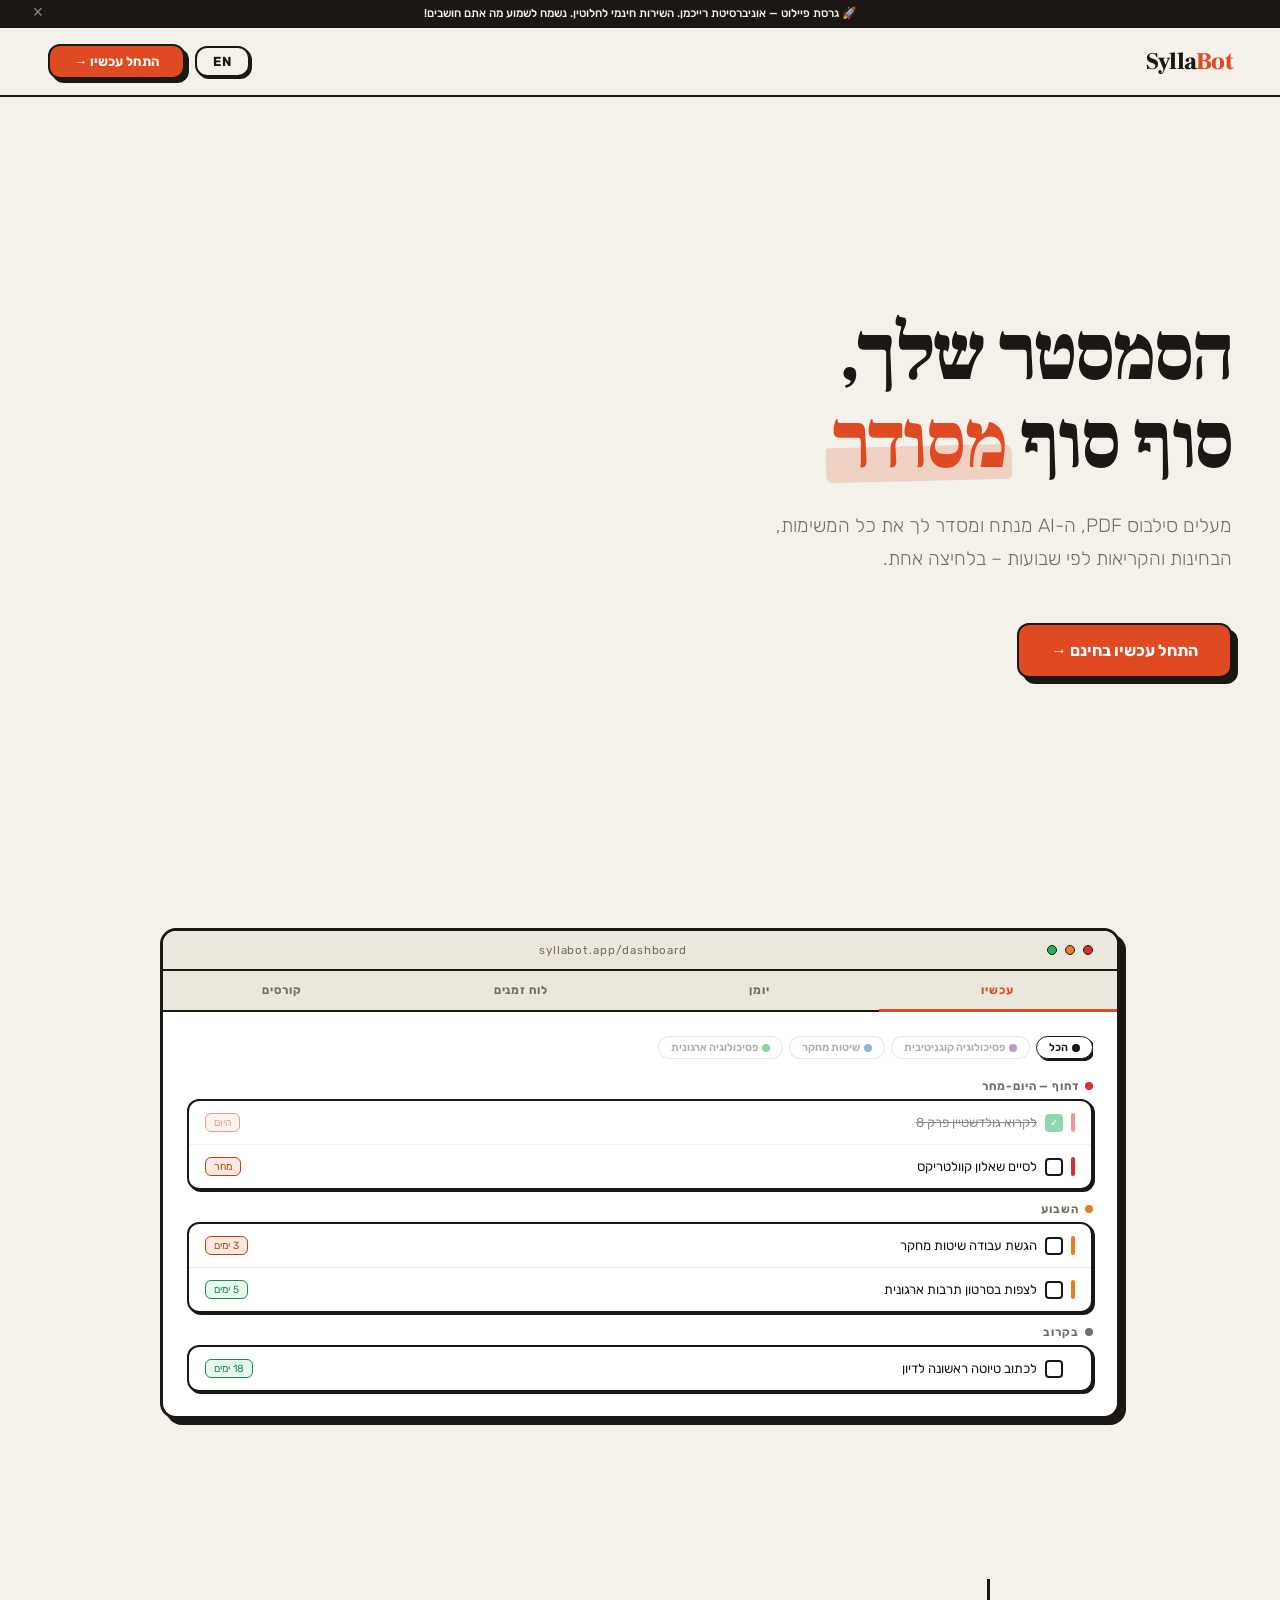
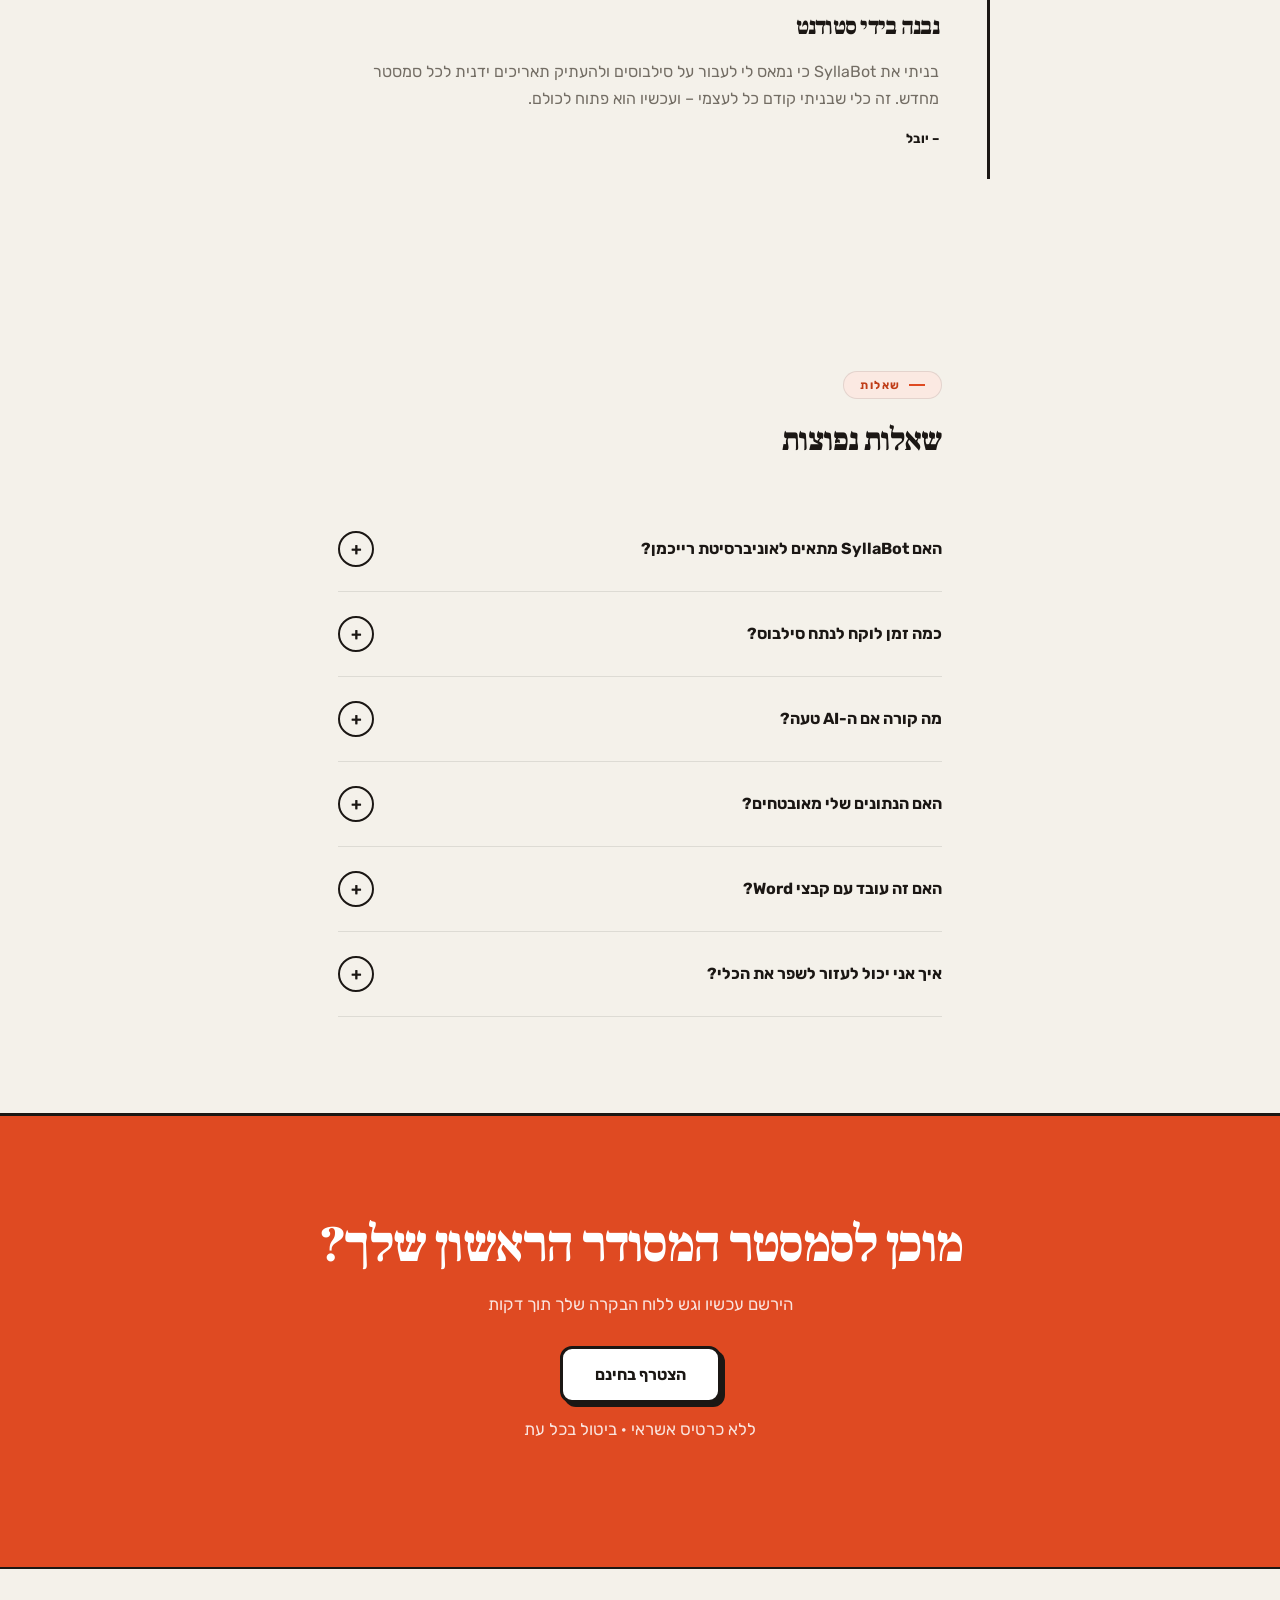
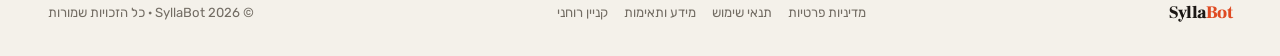
==== commit 83b3e9db: "fix: remove stats strip + exam countdown from landing demo These elements (week counter, completion " ====
--- a/index.html
+++ b/index.html
@@ -417,40 +417,6 @@
   .demo-view { display: none; padding: var(--space-7); text-align: start; }
   .demo-view.active { display: block; }
 
-  /* ── Demo: Stats strip ── */
-  .demo-stats {
-    display: flex; align-items: center; gap: var(--space-5);
-    padding: var(--space-5) var(--space-6);
-    margin-bottom: var(--space-6);
-    background: var(--color-bg-secondary);
-    border: var(--border-structural);
-    border-radius: var(--radius-md);
-    box-shadow: var(--shadow-hard-sm);
-    font-size: var(--text-xs);
-    flex-wrap: wrap;
-  }
-  .demo-stat-item {
-    display: flex; align-items: center; gap: var(--space-3);
-    white-space: nowrap;
-  }
-  .demo-stat-num {
-    font-family: var(--font-display);
-    font-size: var(--text-lg);
-    font-weight: var(--weight-black);
-    line-height: 1;
-  }
-  .demo-stat-num.green { color: var(--color-success); }
-  .demo-stat-num.red { color: var(--color-error); }
-  .demo-stat-label {
-    color: var(--color-text-muted);
-    font-weight: var(--weight-medium);
-  }
-  .demo-stat-sep {
-    width: 1px; height: 20px;
-    background: var(--color-border-strong);
-    flex-shrink: 0;
-  }
-
   /* ── Demo: Course filter pills ── */
   .demo-pills {
     display: flex; gap: var(--space-3);
@@ -479,57 +445,6 @@
     box-shadow: var(--shadow-hard-sm);
   }
   .demo-pill-dot { width: 8px; height: 8px; border-radius: 50%; flex-shrink: 0; }
-
-  /* ── Demo: Exam countdown card ── */
-  .demo-exam-card {
-    margin-top: var(--space-6);
-    display: flex; align-items: center; gap: var(--space-6);
-    padding: var(--space-6);
-    background: var(--color-bg-card);
-    border: var(--border-structural);
-    border-radius: var(--radius-md);
-    box-shadow: var(--shadow-hard-md);
-    border-inline-start: 5px solid var(--color-error);
-  }
-  .demo-exam-countdown {
-    display: flex; flex-direction: column; align-items: center;
-    min-width: 56px;
-    padding: var(--space-4) var(--space-5);
-    background: var(--color-error-soft);
-    border: 1.5px solid var(--color-error);
-    border-radius: var(--radius-md);
-  }
-  .demo-exam-num {
-    font-family: var(--font-display);
-    font-size: var(--text-2xl);
-    font-weight: var(--weight-black);
-    color: var(--color-error);
-    line-height: 1;
-  }
-  .demo-exam-unit {
-    font-size: 0.6rem;
-    font-weight: var(--weight-bold);
-    color: var(--color-error);
-    text-transform: uppercase;
-    letter-spacing: var(--tracking-wide);
-  }
-  .demo-exam-info { flex: 1; }
-  .demo-exam-course {
-    display: flex; align-items: center; gap: var(--space-2);
-    font-size: 0.68rem; color: var(--color-text-muted);
-    font-weight: var(--weight-medium);
-    margin-bottom: var(--space-2);
-  }
-  .demo-exam-name {
-    font-family: var(--font-display);
-    font-size: var(--text-base);
-    font-weight: var(--weight-bold);
-  }
-  .demo-exam-date {
-    font-size: var(--text-xs);
-    color: var(--color-text-muted);
-    margin-top: var(--space-2);
-  }
 
   /* Now view mock */
   .demo-tier { margin-bottom: var(--space-5); }
@@ -999,23 +914,6 @@
 
     <!-- NOW VIEW -->
     <div class="demo-view active" data-panel="now">
-      <!-- Stats strip -->
-      <div class="demo-stats">
-        <div class="demo-stat-item">
-          <span class="demo-stat-num">7</span>
-          <span class="demo-stat-label" data-i18n="demoStatWeek">שבוע מתוך 14</span>
-        </div>
-        <div class="demo-stat-sep"></div>
-        <div class="demo-stat-item">
-          <span class="demo-stat-num green">3</span><span class="demo-stat-label">/8</span>
-          <span class="demo-stat-label" data-i18n="demoStatDone">הושלמו</span>
-        </div>
-        <div class="demo-stat-sep"></div>
-        <div class="demo-stat-item">
-          <span class="demo-stat-num red">3</span>
-          <span class="demo-stat-label" data-i18n="demoStatExam">ימים למבחן הבא</span>
-        </div>
-      </div>
       <!-- Course filter pills -->
       <div class="demo-pills">
         <span class="demo-pill active"><span class="demo-pill-dot" style="background:var(--color-text)"></span> <span data-i18n="demoPillAll">הכל</span></span>
@@ -1075,21 +973,6 @@
             <span class="demo-fi-t" data-i18n="demoWriteDraft">לכתוב טיוטה ראשונה לדיון</span>
             <span class="badge-days-green" data-i18n="demoDays18">18 ימים</span>
           </div>
-        </div>
-      </div>
-      <!-- Exam countdown card -->
-      <div class="demo-exam-card">
-        <div class="demo-exam-countdown">
-          <span class="demo-exam-num">3</span>
-          <span class="demo-exam-unit" data-i18n="demoExamDays">ימים</span>
-        </div>
-        <div class="demo-exam-info">
-          <div class="demo-exam-course">
-            <span class="demo-pill-dot" style="background:#8e44ad"></span>
-            <span data-i18n="demoCogPsych">פסיכולוגיה קוגניטיבית</span>
-          </div>
-          <div class="demo-exam-name" data-i18n="demoExamMidterm">מבחן אמצע סמסטר</div>
-          <div class="demo-exam-date" data-i18n="demoExamMidDate">28 ביוני 2026</div>
         </div>
       </div>
     </div>
@@ -1425,9 +1308,7 @@
       demoWixted: 'Wixted וגולדשטיין',
       demoBadgeQuiz: 'בוחן',
       demoConsolidation: 'מיצוק ורה-קונסולידציה',
-      demoStatWeek: 'שבוע מתוך 14', demoStatDone: 'הושלמו', demoStatExam: 'ימים למבחן הבא',
       demoPillAll: 'הכל',
-      demoExamDays: 'ימים', demoExamMidterm: 'מבחן אמצע סמסטר', demoExamMidDate: '28 ביוני 2026',
       demoTabNow: 'עכשיו', demoTabCalendar: 'יומן', demoTabSchedule: 'לוח זמנים', demoTabCourses: 'קורסים',
       demoNowCrit: 'דחוף — היום-מחר', demoNowSoon: 'השבוע', demoNowUpcoming: 'בקרוב',
       demoNowToday: 'היום', demoNowTomorrow: 'מחר', demoDays5: '5 ימים',
@@ -1515,9 +1396,7 @@
       demoWixted: 'Wixted & Goldstein',
       demoBadgeQuiz: 'Quiz',
       demoConsolidation: 'Consolidation & Reconsolidation',
-      demoStatWeek: 'week of 14', demoStatDone: 'completed', demoStatExam: 'days to next exam',
       demoPillAll: 'All',
-      demoExamDays: 'days', demoExamMidterm: 'Midterm Exam', demoExamMidDate: 'June 28, 2026',
       demoTabNow: 'Now', demoTabCalendar: 'Calendar', demoTabSchedule: 'Schedule', demoTabCourses: 'Courses',
       demoNowCrit: 'Urgent — today/tomorrow', demoNowSoon: 'This week', demoNowUpcoming: 'Coming up',
       demoNowToday: 'Today', demoNowTomorrow: 'Tomorrow', demoDays5: '5 days',
